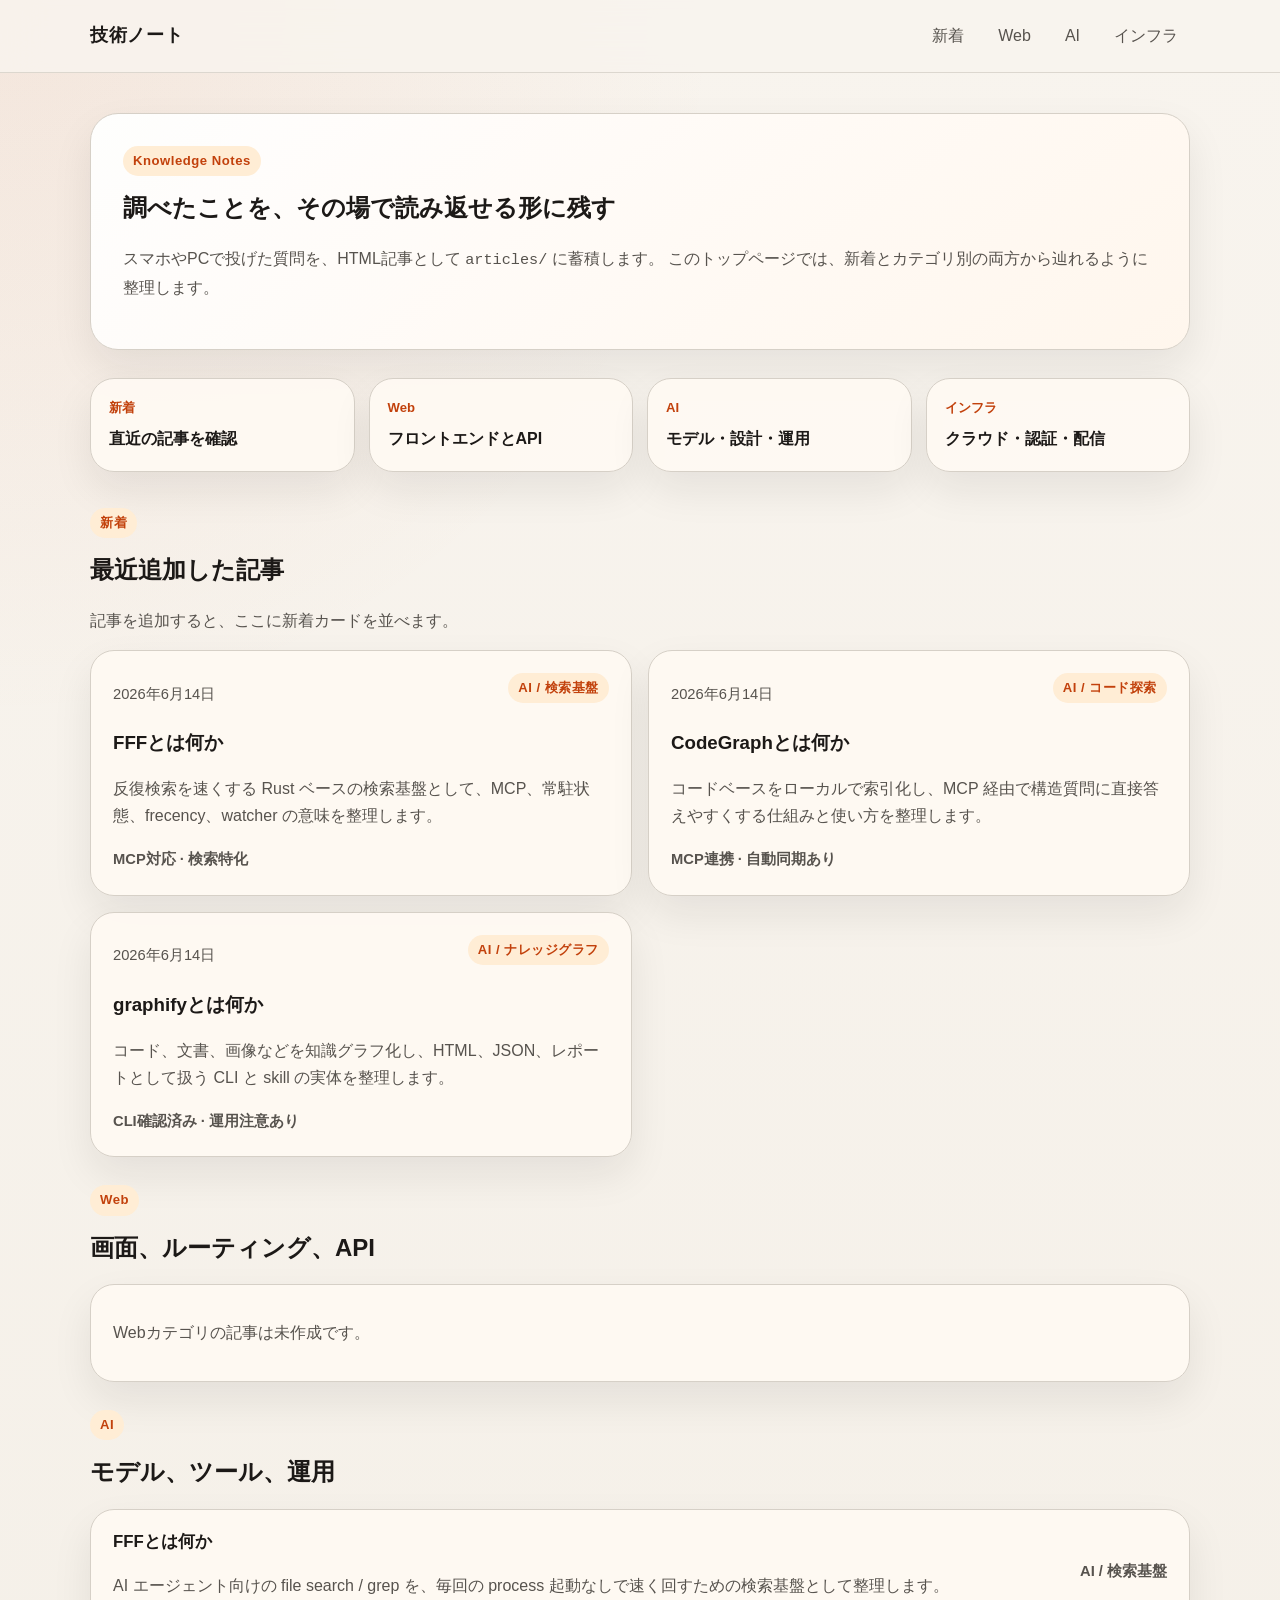
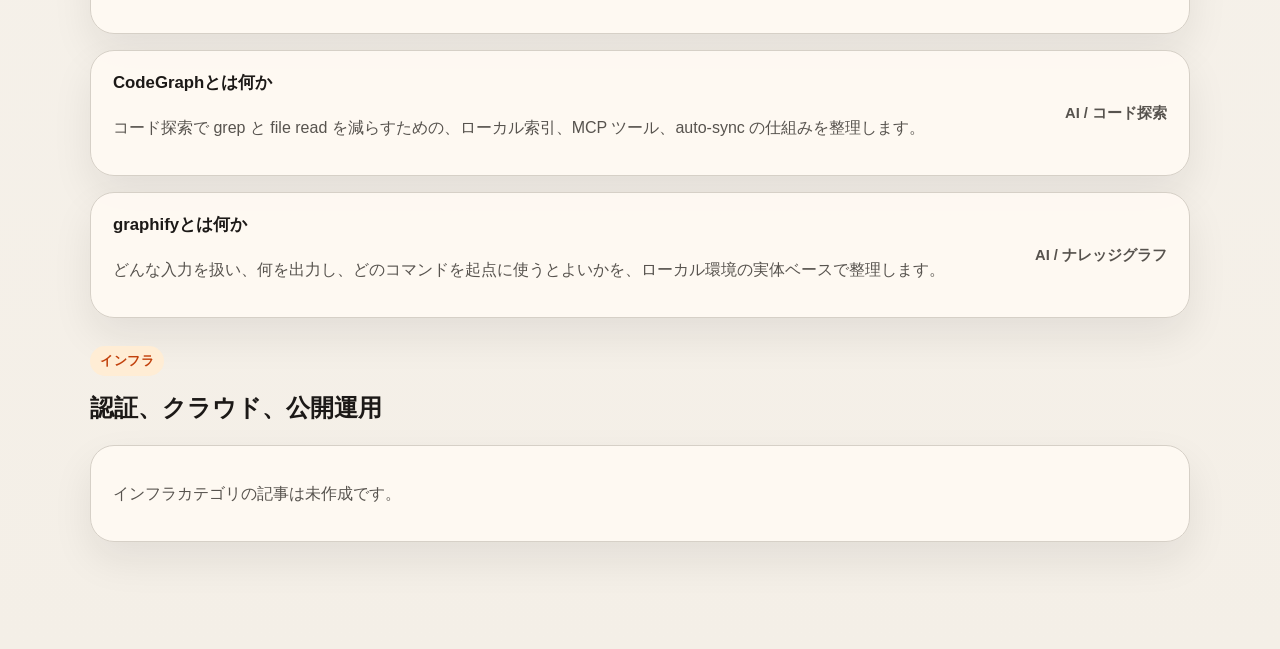
==== index.html @ ea57b893 "feat: add static knowledge site" ====
<!doctype html>
<html lang="ja">
<head>
  <meta charset="utf-8">
  <meta name="viewport" content="width=device-width, initial-scale=1">
  <title>技術ノート</title>
  <meta name="description" content="スマホやPCで投げた技術的な疑問を、読み返せるHTMLノートとして蓄積するための静的サイトです。">
  <link rel="stylesheet" href="styles/site.css">
</head>
<body>
  <header class="site-header">
    <div class="header-inner">
      <a class="brand" href="index.html">技術ノート</a>
      <nav class="nav" aria-label="カテゴリ">
        <a href="#recent">新着</a>
        <a href="#web">Web</a>
        <a href="#ai">AI</a>
        <a href="#infra">インフラ</a>
      </nav>
    </div>
  </header>

  <main class="page">
    <section class="hero">
      <p class="eyebrow">Knowledge Notes</p>
      <h1>調べたことを、その場で読み返せる形に残す</h1>
      <p class="lead">
        スマホやPCで投げた質問を、HTML記事として <code>articles/</code> に蓄積します。
        このトップページでは、新着とカテゴリ別の両方から辿れるように整理します。
      </p>
    </section>

    <section class="section-map" aria-label="分類マップ">
      <a href="#recent">
        <span class="section-map-label">新着</span>
        <strong>直近の記事を確認</strong>
      </a>
      <a href="#web">
        <span class="section-map-label">Web</span>
        <strong>フロントエンドとAPI</strong>
      </a>
      <a href="#ai">
        <span class="section-map-label">AI</span>
        <strong>モデル・設計・運用</strong>
      </a>
      <a href="#infra">
        <span class="section-map-label">インフラ</span>
        <strong>クラウド・認証・配信</strong>
      </a>
    </section>

    <section class="recent-section" id="recent" aria-labelledby="recent-heading">
      <div class="domain-heading">
        <p class="eyebrow">新着</p>
        <h2 id="recent-heading">最近追加した記事</h2>
        <p class="section-note">記事を追加すると、ここに新着カードを並べます。</p>
      </div>
      <div class="article-list">
        <a class="article-card" href="articles/fff.html">
          <p class="card-meta-row">
            <time class="article-date" datetime="2026-06-14">2026年6月14日</time>
            <span class="eyebrow">AI / 検索基盤</span>
          </p>
          <h3>FFFとは何か</h3>
          <p>反復検索を速くする Rust ベースの検索基盤として、MCP、常駐状態、frecency、watcher の意味を整理します。</p>
          <span class="meta">MCP対応 · 検索特化</span>
        </a>

        <a class="article-card" href="articles/codegraph.html">
          <p class="card-meta-row">
            <time class="article-date" datetime="2026-06-14">2026年6月14日</time>
            <span class="eyebrow">AI / コード探索</span>
          </p>
          <h3>CodeGraphとは何か</h3>
          <p>コードベースをローカルで索引化し、MCP 経由で構造質問に直接答えやすくする仕組みと使い方を整理します。</p>
          <span class="meta">MCP連携 · 自動同期あり</span>
        </a>

        <a class="article-card" href="articles/graphify.html">
          <p class="card-meta-row">
            <time class="article-date" datetime="2026-06-14">2026年6月14日</time>
            <span class="eyebrow">AI / ナレッジグラフ</span>
          </p>
          <h3>graphifyとは何か</h3>
          <p>コード、文書、画像などを知識グラフ化し、HTML、JSON、レポートとして扱う CLI と skill の実体を整理します。</p>
          <span class="meta">CLI確認済み · 運用注意あり</span>
        </a>
      </div>
    </section>

    <section class="domain-section" id="web" aria-labelledby="web-heading">
      <div class="domain-heading">
        <p class="eyebrow">Web</p>
        <h2 id="web-heading">画面、ルーティング、API</h2>
      </div>
      <div class="empty-state">
        <p>Webカテゴリの記事は未作成です。</p>
      </div>
    </section>

    <section class="domain-section" id="ai" aria-labelledby="ai-heading">
      <div class="domain-heading">
        <p class="eyebrow">AI</p>
        <h2 id="ai-heading">モデル、ツール、運用</h2>
      </div>
      <div class="article-row-list">
        <a class="article-row" href="articles/fff.html">
          <div class="article-row-main">
            <span class="article-row-title">FFFとは何か</span>
            <p class="article-row-desc">AI エージェント向けの file search / grep を、毎回の process 起動なしで速く回すための検索基盤として整理します。</p>
          </div>
          <span class="article-row-meta">AI / 検索基盤</span>
        </a>

        <a class="article-row" href="articles/codegraph.html">
          <div class="article-row-main">
            <span class="article-row-title">CodeGraphとは何か</span>
            <p class="article-row-desc">コード探索で grep と file read を減らすための、ローカル索引、MCP ツール、auto-sync の仕組みを整理します。</p>
          </div>
          <span class="article-row-meta">AI / コード探索</span>
        </a>

        <a class="article-row" href="articles/graphify.html">
          <div class="article-row-main">
            <span class="article-row-title">graphifyとは何か</span>
            <p class="article-row-desc">どんな入力を扱い、何を出力し、どのコマンドを起点に使うとよいかを、ローカル環境の実体ベースで整理します。</p>
          </div>
          <span class="article-row-meta">AI / ナレッジグラフ</span>
        </a>
      </div>
    </section>

    <section class="domain-section" id="infra" aria-labelledby="infra-heading">
      <div class="domain-heading">
        <p class="eyebrow">インフラ</p>
        <h2 id="infra-heading">認証、クラウド、公開運用</h2>
      </div>
      <div class="empty-state">
        <p>インフラカテゴリの記事は未作成です。</p>
      </div>
    </section>
  </main>
</body>
</html>
---- styles/site.css ----
:root {
  --bg: #f4efe7;
  --panel: #fffaf4;
  --panel-strong: #fff;
  --text: #1c1917;
  --muted: #57534e;
  --line: #d6d0c7;
  --accent: #c2410c;
  --accent-soft: #ffedd5;
  --shadow: 0 18px 40px rgba(28, 25, 23, 0.08);
}

* {
  box-sizing: border-box;
}

body {
  margin: 0;
  font-family: "Hiragino Sans", "Yu Gothic", sans-serif;
  background:
    radial-gradient(circle at top left, rgba(194, 65, 12, 0.08), transparent 28%),
    linear-gradient(180deg, #f8f4ee 0%, var(--bg) 100%);
  color: var(--text);
  line-height: 1.7;
}

a {
  color: inherit;
  text-decoration: none;
}

code {
  font-family: "SFMono-Regular", Consolas, monospace;
  font-size: 0.95em;
}

.site-header {
  position: sticky;
  top: 0;
  z-index: 10;
  backdrop-filter: blur(18px);
  background: rgba(248, 244, 238, 0.86);
  border-bottom: 1px solid rgba(214, 208, 199, 0.8);
}

.header-inner,
.page {
  width: min(1100px, calc(100% - 32px));
  margin: 0 auto;
}

.header-inner {
  display: flex;
  justify-content: space-between;
  align-items: center;
  gap: 16px;
  min-height: 72px;
}

.brand {
  font-size: 1.1rem;
  font-weight: 800;
  letter-spacing: 0.04em;
}

.nav {
  display: flex;
  flex-wrap: wrap;
  gap: 10px;
}

.nav a {
  padding: 8px 12px;
  border-radius: 999px;
  color: var(--muted);
}

.nav a:hover,
.nav a:focus-visible {
  background: var(--panel);
  color: var(--text);
}

.page {
  padding: 40px 0 80px;
}

.hero,
.recent-section,
.domain-section {
  margin-bottom: 28px;
}

.hero {
  padding: 32px;
  border: 1px solid var(--line);
  border-radius: 28px;
  background: linear-gradient(145deg, rgba(255, 255, 255, 0.95), rgba(255, 247, 237, 0.95));
  box-shadow: var(--shadow);
}

.hero h1,
.domain-heading h2,
.article-card h3 {
  margin: 0;
}

.lead,
.section-note,
.article-card p,
.article-row-desc,
.empty-state p {
  color: var(--muted);
}

.eyebrow {
  display: inline-flex;
  margin: 0 0 12px;
  padding: 4px 10px;
  border-radius: 999px;
  background: var(--accent-soft);
  color: var(--accent);
  font-size: 0.82rem;
  font-weight: 700;
  letter-spacing: 0.04em;
}

.section-map {
  display: grid;
  grid-template-columns: repeat(4, minmax(0, 1fr));
  gap: 14px;
  margin: 28px 0 36px;
}

.section-map a,
.article-card,
.article-row,
.empty-state {
  border: 1px solid var(--line);
  border-radius: 24px;
  background: rgba(255, 250, 244, 0.92);
  box-shadow: var(--shadow);
}

.section-map a {
  display: flex;
  flex-direction: column;
  gap: 6px;
  padding: 18px;
}

.section-map-label {
  color: var(--accent);
  font-size: 0.82rem;
  font-weight: 700;
}

.domain-heading {
  margin-bottom: 16px;
}

.article-list,
.article-row-list {
  display: grid;
  gap: 16px;
}

.article-list {
  grid-template-columns: repeat(2, minmax(0, 1fr));
}

.article-card {
  display: block;
  padding: 22px;
  transition: transform 180ms ease, border-color 180ms ease;
}

.article-card:hover,
.article-card:focus-visible,
.article-row:hover,
.article-row:focus-visible,
.section-map a:hover,
.section-map a:focus-visible {
  transform: translateY(-2px);
  border-color: #bfae99;
}

.card-meta-row {
  display: flex;
  justify-content: space-between;
  gap: 12px;
  align-items: center;
  margin: 0 0 12px;
}

.article-date,
.meta,
.article-row-meta {
  color: var(--muted);
  font-size: 0.92rem;
}

.meta,
.article-row-meta {
  font-weight: 600;
}

.article-row {
  display: grid;
  grid-template-columns: 1fr auto;
  gap: 18px;
  align-items: center;
  padding: 18px 22px;
}

.article-row-title {
  display: block;
  font-size: 1.05rem;
  font-weight: 700;
  margin-bottom: 6px;
}

.empty-state {
  padding: 18px 22px;
}

.article-page {
  width: min(860px, calc(100% - 32px));
  margin: 0 auto;
  padding: 40px 0 80px;
}

.article-shell {
  padding: 32px;
  border: 1px solid var(--line);
  border-radius: 28px;
  background: rgba(255, 250, 244, 0.96);
  box-shadow: var(--shadow);
}

.article-shell h1,
.article-shell h2,
.article-shell h3 {
  line-height: 1.3;
}

.article-shell h1 {
  margin-top: 0;
  margin-bottom: 8px;
}

.article-shell section + section {
  margin-top: 32px;
}

.article-shell ul,
.article-shell ol {
  padding-left: 1.25rem;
}

.note-box,
.compare-box {
  padding: 16px 18px;
  border-left: 4px solid var(--accent);
  border-radius: 16px;
  background: #fff7ed;
}

.compare-box {
  border-left-color: #0f766e;
  background: #f0fdfa;
}

.diagram-card {
  margin: 20px 0 0;
  padding: 18px;
  border: 1px solid var(--line);
  border-radius: 24px;
  background: #fffdf9;
}

.diagram-card svg {
  display: block;
  width: 100%;
  height: auto;
}

.diagram-caption {
  margin: 12px 0 0;
  color: var(--muted);
  font-size: 0.95rem;
}

.mini-grid {
  display: grid;
  grid-template-columns: repeat(3, minmax(0, 1fr));
  gap: 14px;
  margin-top: 18px;
}

.mini-card {
  padding: 16px;
  border: 1px solid var(--line);
  border-radius: 20px;
  background: #fffdf9;
}

.mini-card h3 {
  margin: 0 0 8px;
  font-size: 1rem;
}

.mini-card p {
  margin: 0;
  color: var(--muted);
}

.back-link {
  display: inline-flex;
  margin-bottom: 18px;
  color: var(--accent);
  font-weight: 700;
}

@media (max-width: 820px) {
  .section-map,
  .article-list,
  .mini-grid {
    grid-template-columns: 1fr;
  }

  .article-row {
    grid-template-columns: 1fr;
  }

  .header-inner {
    flex-direction: column;
    justify-content: center;
    padding: 14px 0;
  }
}
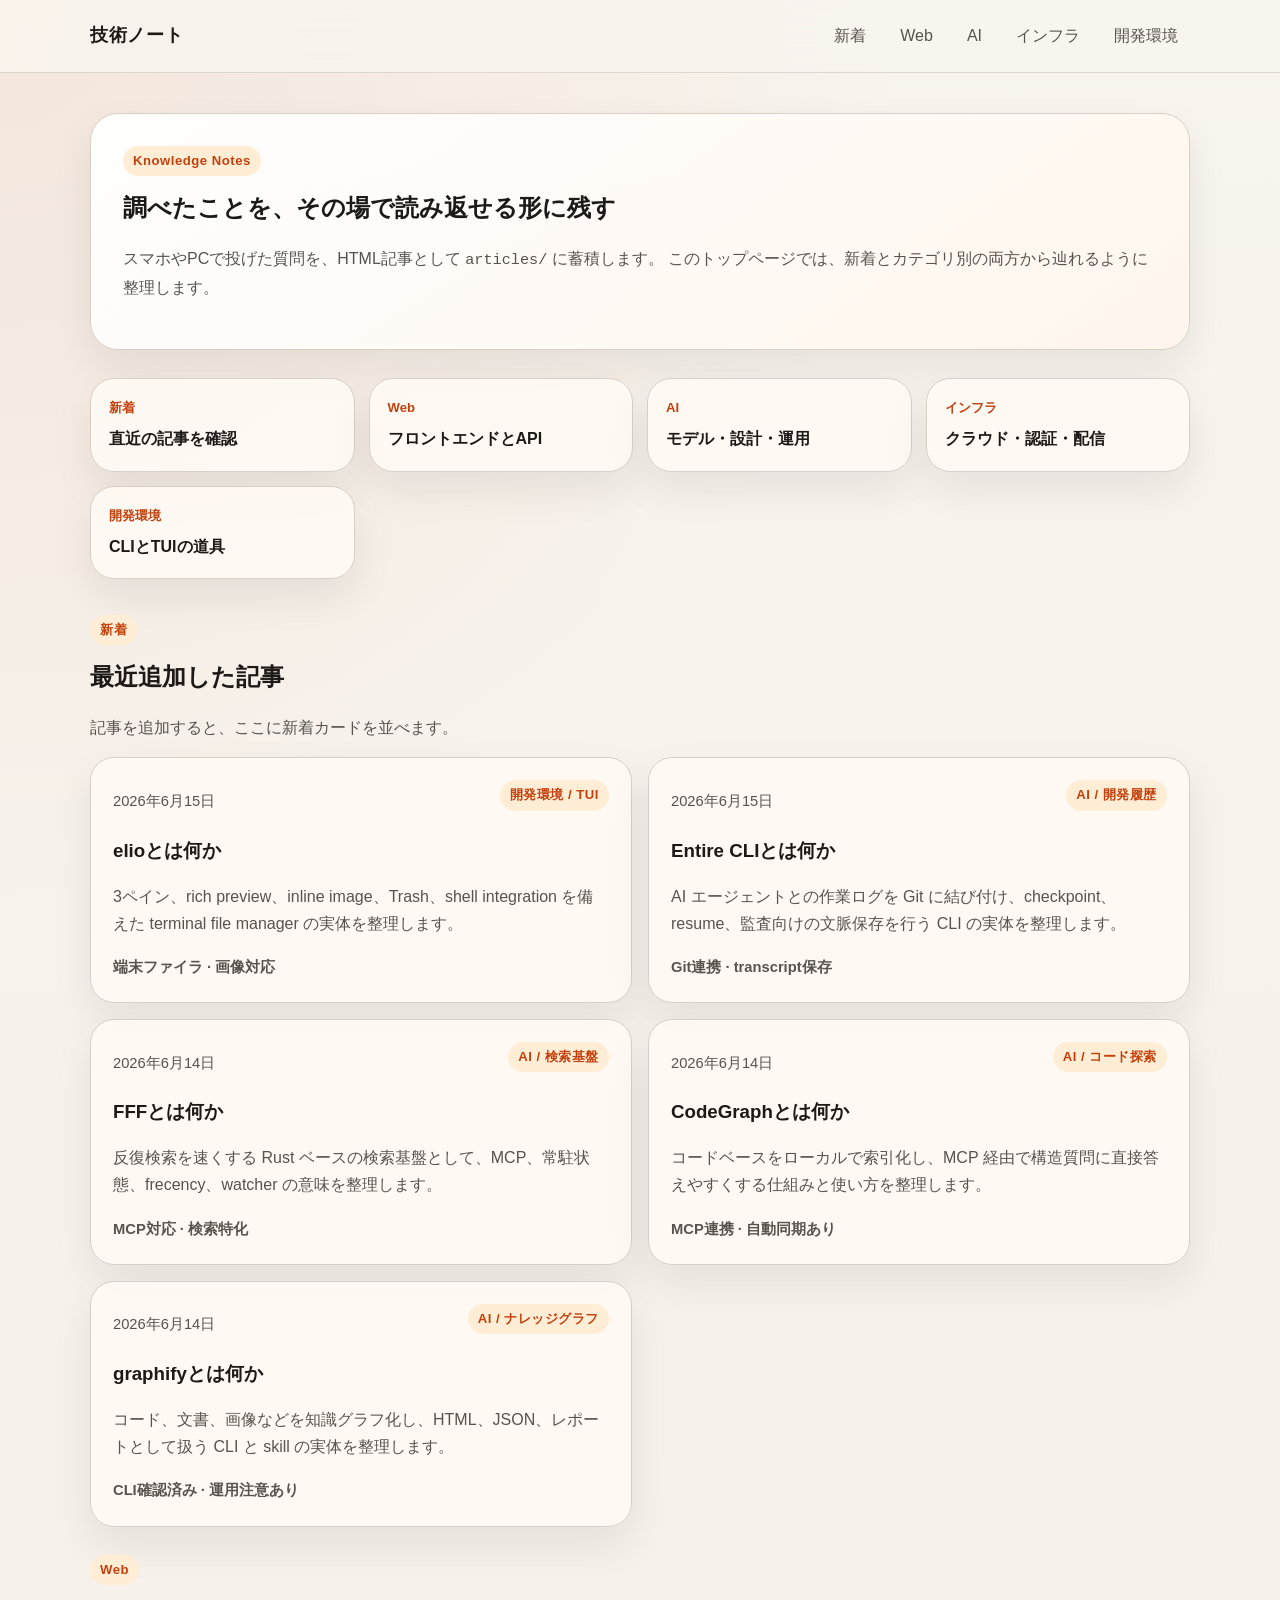
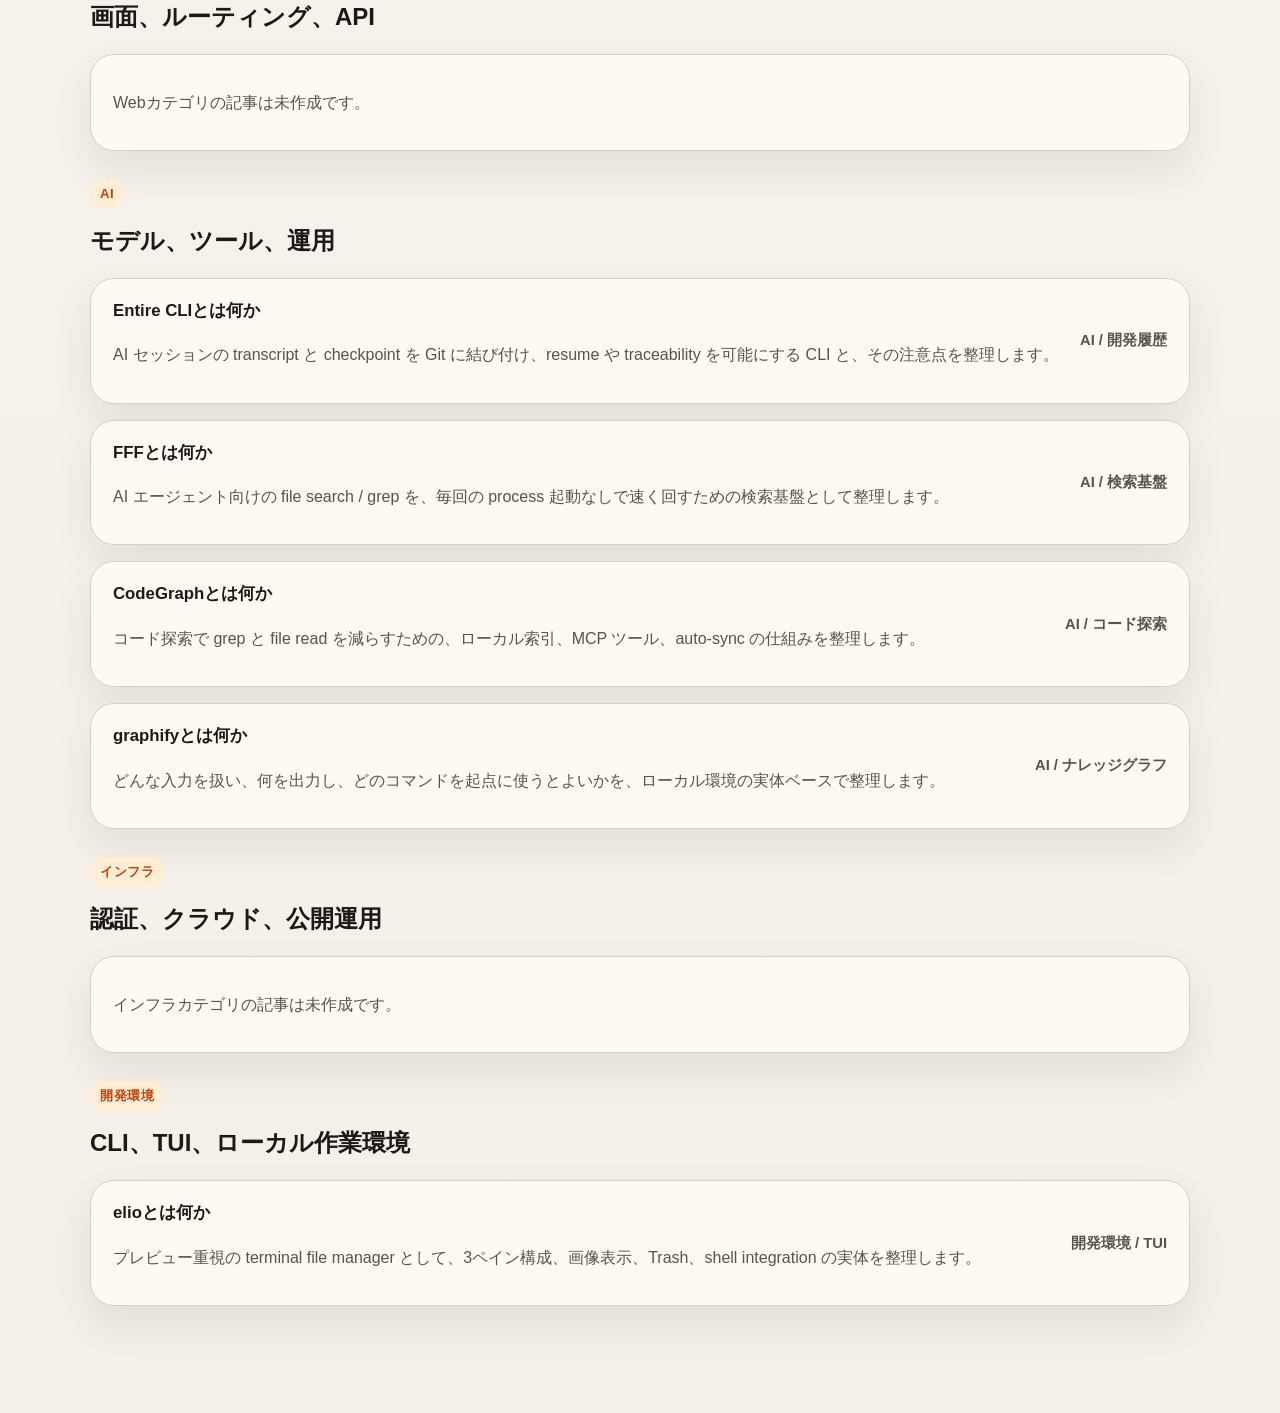
==== commit 2806cf8c: "feat: add elio and entire-cli articles with devtools section Co-Authored-By: Claude <noreply@anthrop" ====
--- a/index.html
+++ b/index.html
@@ -16,6 +16,7 @@
         <a href="#web">Web</a>
         <a href="#ai">AI</a>
         <a href="#infra">インフラ</a>
+        <a href="#devtools">開発環境</a>
       </nav>
     </div>
   </header>
@@ -47,6 +48,10 @@
         <span class="section-map-label">インフラ</span>
         <strong>クラウド・認証・配信</strong>
       </a>
+      <a href="#devtools">
+        <span class="section-map-label">開発環境</span>
+        <strong>CLIとTUIの道具</strong>
+      </a>
     </section>
 
     <section class="recent-section" id="recent" aria-labelledby="recent-heading">
@@ -56,6 +61,26 @@
         <p class="section-note">記事を追加すると、ここに新着カードを並べます。</p>
       </div>
       <div class="article-list">
+        <a class="article-card" href="articles/elio.html">
+          <p class="card-meta-row">
+            <time class="article-date" datetime="2026-06-15">2026年6月15日</time>
+            <span class="eyebrow">開発環境 / TUI</span>
+          </p>
+          <h3>elioとは何か</h3>
+          <p>3ペイン、rich preview、inline image、Trash、shell integration を備えた terminal file manager の実体を整理します。</p>
+          <span class="meta">端末ファイラ · 画像対応</span>
+        </a>
+
+        <a class="article-card" href="articles/entire-cli.html">
+          <p class="card-meta-row">
+            <time class="article-date" datetime="2026-06-15">2026年6月15日</time>
+            <span class="eyebrow">AI / 開発履歴</span>
+          </p>
+          <h3>Entire CLIとは何か</h3>
+          <p>AI エージェントとの作業ログを Git に結び付け、checkpoint、resume、監査向けの文脈保存を行う CLI の実体を整理します。</p>
+          <span class="meta">Git連携 · transcript保存</span>
+        </a>
+
         <a class="article-card" href="articles/fff.html">
           <p class="card-meta-row">
             <time class="article-date" datetime="2026-06-14">2026年6月14日</time>
@@ -104,6 +129,14 @@
         <h2 id="ai-heading">モデル、ツール、運用</h2>
       </div>
       <div class="article-row-list">
+        <a class="article-row" href="articles/entire-cli.html">
+          <div class="article-row-main">
+            <span class="article-row-title">Entire CLIとは何か</span>
+            <p class="article-row-desc">AI セッションの transcript と checkpoint を Git に結び付け、resume や traceability を可能にする CLI と、その注意点を整理します。</p>
+          </div>
+          <span class="article-row-meta">AI / 開発履歴</span>
+        </a>
+
         <a class="article-row" href="articles/fff.html">
           <div class="article-row-main">
             <span class="article-row-title">FFFとは何か</span>
@@ -139,6 +172,22 @@
         <p>インフラカテゴリの記事は未作成です。</p>
       </div>
     </section>
+
+    <section class="domain-section" id="devtools" aria-labelledby="devtools-heading">
+      <div class="domain-heading">
+        <p class="eyebrow">開発環境</p>
+        <h2 id="devtools-heading">CLI、TUI、ローカル作業環境</h2>
+      </div>
+      <div class="article-row-list">
+        <a class="article-row" href="articles/elio.html">
+          <div class="article-row-main">
+            <span class="article-row-title">elioとは何か</span>
+            <p class="article-row-desc">プレビュー重視の terminal file manager として、3ペイン構成、画像表示、Trash、shell integration の実体を整理します。</p>
+          </div>
+          <span class="article-row-meta">開発環境 / TUI</span>
+        </a>
+      </div>
+    </section>
   </main>
 </body>
 </html>
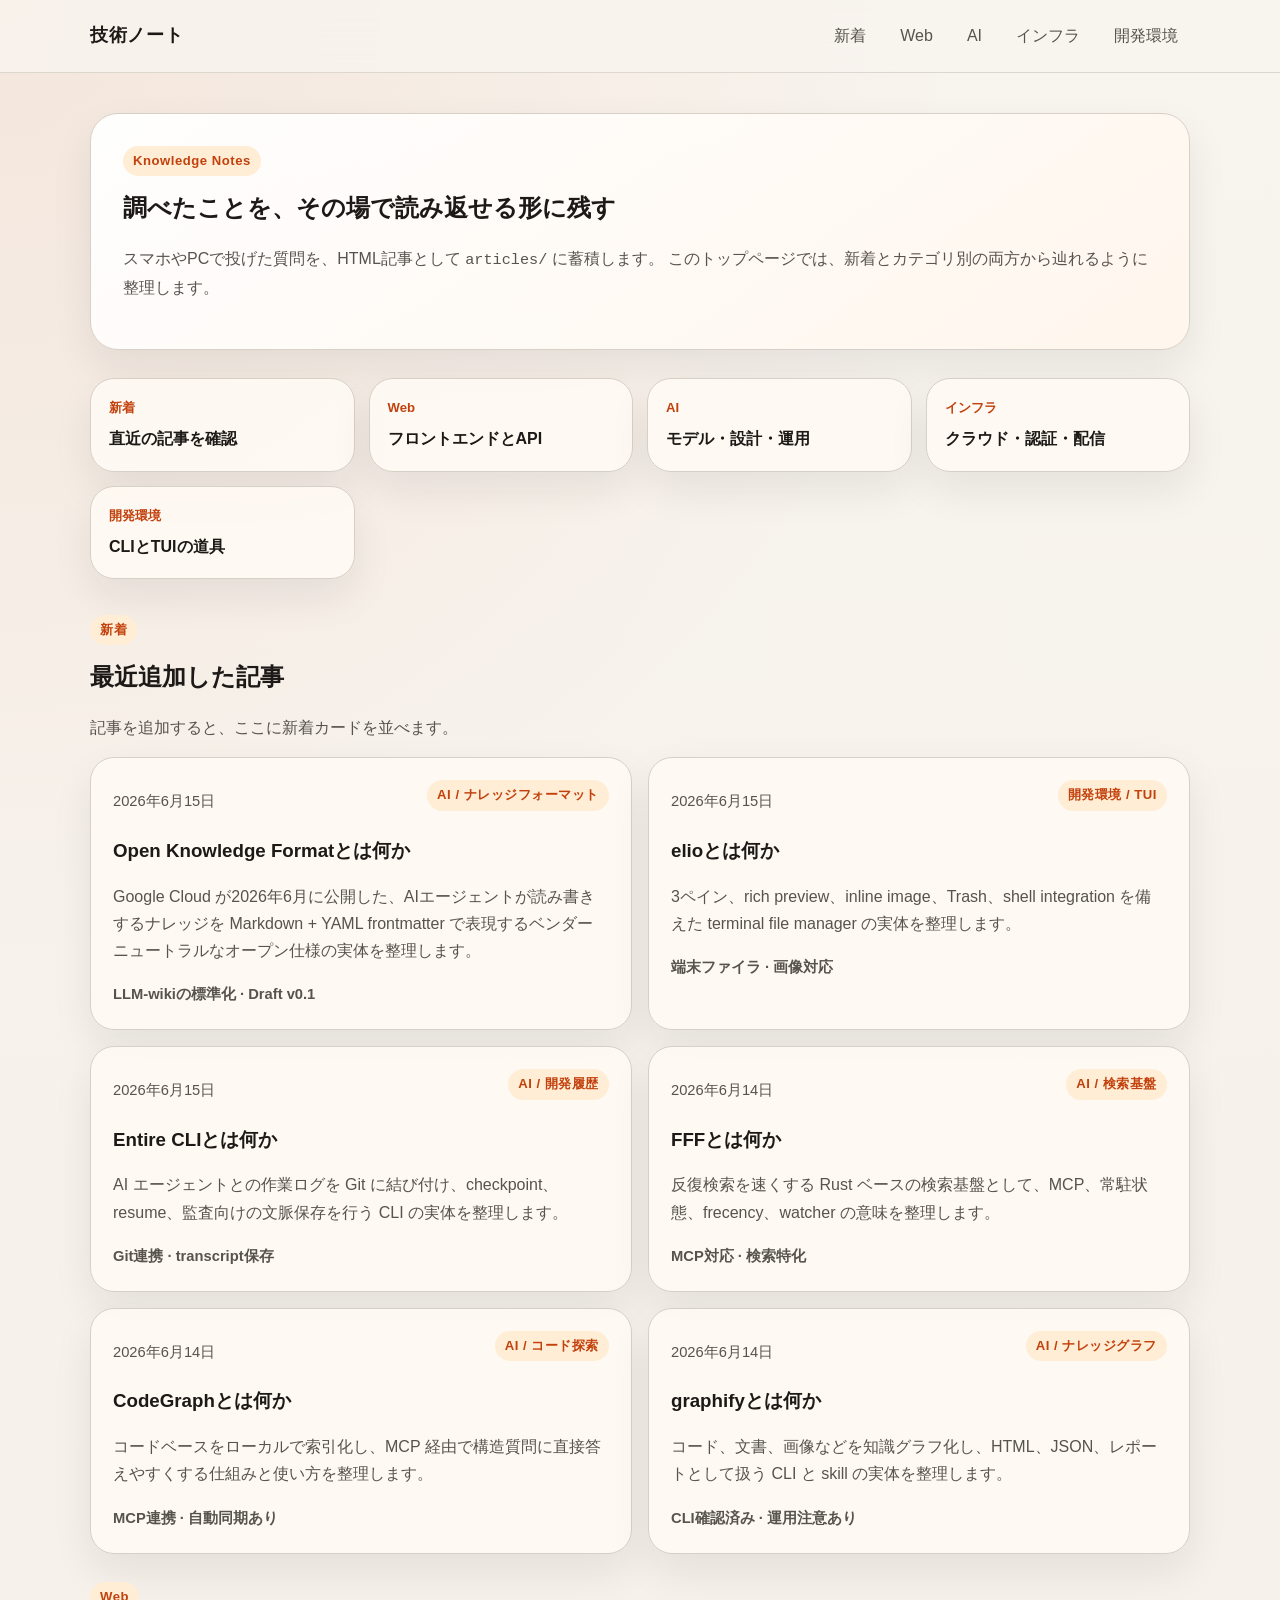
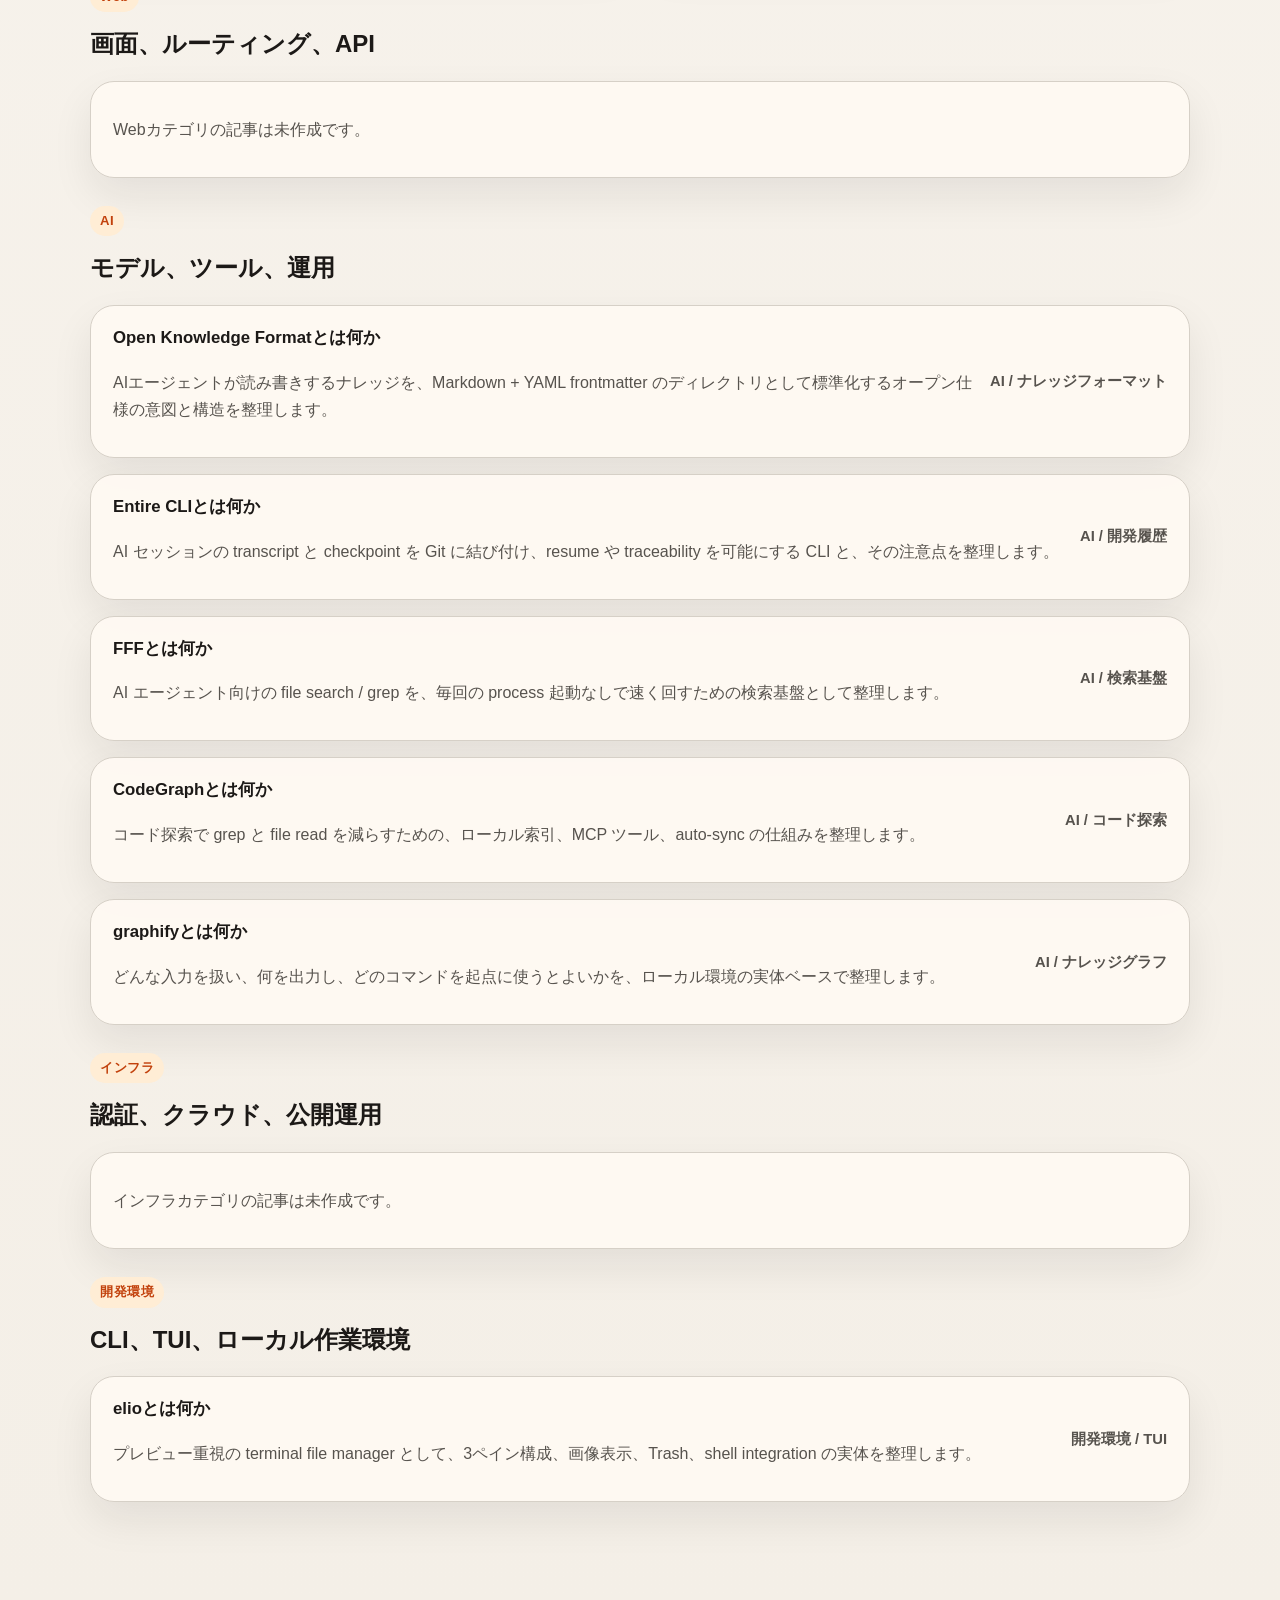
==== commit ded37c79: "feat: open-knowledge-format" ====
--- a/index.html
+++ b/index.html
@@ -1,193 +1,285 @@
 <!doctype html>
 <html lang="ja">
-<head>
-  <meta charset="utf-8">
-  <meta name="viewport" content="width=device-width, initial-scale=1">
-  <title>技術ノート</title>
-  <meta name="description" content="スマホやPCで投げた技術的な疑問を、読み返せるHTMLノートとして蓄積するための静的サイトです。">
-  <link rel="stylesheet" href="styles/site.css">
-</head>
-<body>
-  <header class="site-header">
-    <div class="header-inner">
-      <a class="brand" href="index.html">技術ノート</a>
-      <nav class="nav" aria-label="カテゴリ">
-        <a href="#recent">新着</a>
-        <a href="#web">Web</a>
-        <a href="#ai">AI</a>
-        <a href="#infra">インフラ</a>
-        <a href="#devtools">開発環境</a>
-      </nav>
-    </div>
-  </header>
-
-  <main class="page">
-    <section class="hero">
-      <p class="eyebrow">Knowledge Notes</p>
-      <h1>調べたことを、その場で読み返せる形に残す</h1>
-      <p class="lead">
-        スマホやPCで投げた質問を、HTML記事として <code>articles/</code> に蓄積します。
-        このトップページでは、新着とカテゴリ別の両方から辿れるように整理します。
-      </p>
-    </section>
-
-    <section class="section-map" aria-label="分類マップ">
-      <a href="#recent">
-        <span class="section-map-label">新着</span>
-        <strong>直近の記事を確認</strong>
-      </a>
-      <a href="#web">
-        <span class="section-map-label">Web</span>
-        <strong>フロントエンドとAPI</strong>
-      </a>
-      <a href="#ai">
-        <span class="section-map-label">AI</span>
-        <strong>モデル・設計・運用</strong>
-      </a>
-      <a href="#infra">
-        <span class="section-map-label">インフラ</span>
-        <strong>クラウド・認証・配信</strong>
-      </a>
-      <a href="#devtools">
-        <span class="section-map-label">開発環境</span>
-        <strong>CLIとTUIの道具</strong>
-      </a>
-    </section>
-
-    <section class="recent-section" id="recent" aria-labelledby="recent-heading">
-      <div class="domain-heading">
-        <p class="eyebrow">新着</p>
-        <h2 id="recent-heading">最近追加した記事</h2>
-        <p class="section-note">記事を追加すると、ここに新着カードを並べます。</p>
+  <head>
+    <meta charset="utf-8" />
+    <meta name="viewport" content="width=device-width, initial-scale=1" />
+    <title>技術ノート</title>
+    <meta
+      name="description"
+      content="スマホやPCで投げた技術的な疑問を、読み返せるHTMLノートとして蓄積するための静的サイトです。"
+    />
+    <link rel="stylesheet" href="styles/site.css" />
+  </head>
+  <body>
+    <header class="site-header">
+      <div class="header-inner">
+        <a class="brand" href="index.html">技術ノート</a>
+        <nav class="nav" aria-label="カテゴリ">
+          <a href="#recent">新着</a>
+          <a href="#web">Web</a>
+          <a href="#ai">AI</a>
+          <a href="#infra">インフラ</a>
+          <a href="#devtools">開発環境</a>
+        </nav>
       </div>
-      <div class="article-list">
-        <a class="article-card" href="articles/elio.html">
-          <p class="card-meta-row">
-            <time class="article-date" datetime="2026-06-15">2026年6月15日</time>
-            <span class="eyebrow">開発環境 / TUI</span>
+    </header>
+
+    <main class="page">
+      <section class="hero">
+        <p class="eyebrow">Knowledge Notes</p>
+        <h1>調べたことを、その場で読み返せる形に残す</h1>
+        <p class="lead">
+          スマホやPCで投げた質問を、HTML記事として
+          <code>articles/</code> に蓄積します。
+          このトップページでは、新着とカテゴリ別の両方から辿れるように整理します。
+        </p>
+      </section>
+
+      <section class="section-map" aria-label="分類マップ">
+        <a href="#recent">
+          <span class="section-map-label">新着</span>
+          <strong>直近の記事を確認</strong>
+        </a>
+        <a href="#web">
+          <span class="section-map-label">Web</span>
+          <strong>フロントエンドとAPI</strong>
+        </a>
+        <a href="#ai">
+          <span class="section-map-label">AI</span>
+          <strong>モデル・設計・運用</strong>
+        </a>
+        <a href="#infra">
+          <span class="section-map-label">インフラ</span>
+          <strong>クラウド・認証・配信</strong>
+        </a>
+        <a href="#devtools">
+          <span class="section-map-label">開発環境</span>
+          <strong>CLIとTUIの道具</strong>
+        </a>
+      </section>
+
+      <section
+        class="recent-section"
+        id="recent"
+        aria-labelledby="recent-heading"
+      >
+        <div class="domain-heading">
+          <p class="eyebrow">新着</p>
+          <h2 id="recent-heading">最近追加した記事</h2>
+          <p class="section-note">
+            記事を追加すると、ここに新着カードを並べます。
           </p>
-          <h3>elioとは何か</h3>
-          <p>3ペイン、rich preview、inline image、Trash、shell integration を備えた terminal file manager の実体を整理します。</p>
-          <span class="meta">端末ファイラ · 画像対応</span>
-        </a>
-
-        <a class="article-card" href="articles/entire-cli.html">
-          <p class="card-meta-row">
-            <time class="article-date" datetime="2026-06-15">2026年6月15日</time>
-            <span class="eyebrow">AI / 開発履歴</span>
-          </p>
-          <h3>Entire CLIとは何か</h3>
-          <p>AI エージェントとの作業ログを Git に結び付け、checkpoint、resume、監査向けの文脈保存を行う CLI の実体を整理します。</p>
-          <span class="meta">Git連携 · transcript保存</span>
-        </a>
-
-        <a class="article-card" href="articles/fff.html">
-          <p class="card-meta-row">
-            <time class="article-date" datetime="2026-06-14">2026年6月14日</time>
-            <span class="eyebrow">AI / 検索基盤</span>
-          </p>
-          <h3>FFFとは何か</h3>
-          <p>反復検索を速くする Rust ベースの検索基盤として、MCP、常駐状態、frecency、watcher の意味を整理します。</p>
-          <span class="meta">MCP対応 · 検索特化</span>
-        </a>
-
-        <a class="article-card" href="articles/codegraph.html">
-          <p class="card-meta-row">
-            <time class="article-date" datetime="2026-06-14">2026年6月14日</time>
-            <span class="eyebrow">AI / コード探索</span>
-          </p>
-          <h3>CodeGraphとは何か</h3>
-          <p>コードベースをローカルで索引化し、MCP 経由で構造質問に直接答えやすくする仕組みと使い方を整理します。</p>
-          <span class="meta">MCP連携 · 自動同期あり</span>
-        </a>
-
-        <a class="article-card" href="articles/graphify.html">
-          <p class="card-meta-row">
-            <time class="article-date" datetime="2026-06-14">2026年6月14日</time>
-            <span class="eyebrow">AI / ナレッジグラフ</span>
-          </p>
-          <h3>graphifyとは何か</h3>
-          <p>コード、文書、画像などを知識グラフ化し、HTML、JSON、レポートとして扱う CLI と skill の実体を整理します。</p>
-          <span class="meta">CLI確認済み · 運用注意あり</span>
-        </a>
-      </div>
-    </section>
-
-    <section class="domain-section" id="web" aria-labelledby="web-heading">
-      <div class="domain-heading">
-        <p class="eyebrow">Web</p>
-        <h2 id="web-heading">画面、ルーティング、API</h2>
-      </div>
-      <div class="empty-state">
-        <p>Webカテゴリの記事は未作成です。</p>
-      </div>
-    </section>
-
-    <section class="domain-section" id="ai" aria-labelledby="ai-heading">
-      <div class="domain-heading">
-        <p class="eyebrow">AI</p>
-        <h2 id="ai-heading">モデル、ツール、運用</h2>
-      </div>
-      <div class="article-row-list">
-        <a class="article-row" href="articles/entire-cli.html">
-          <div class="article-row-main">
-            <span class="article-row-title">Entire CLIとは何か</span>
-            <p class="article-row-desc">AI セッションの transcript と checkpoint を Git に結び付け、resume や traceability を可能にする CLI と、その注意点を整理します。</p>
-          </div>
-          <span class="article-row-meta">AI / 開発履歴</span>
-        </a>
-
-        <a class="article-row" href="articles/fff.html">
-          <div class="article-row-main">
-            <span class="article-row-title">FFFとは何か</span>
-            <p class="article-row-desc">AI エージェント向けの file search / grep を、毎回の process 起動なしで速く回すための検索基盤として整理します。</p>
-          </div>
-          <span class="article-row-meta">AI / 検索基盤</span>
-        </a>
-
-        <a class="article-row" href="articles/codegraph.html">
-          <div class="article-row-main">
-            <span class="article-row-title">CodeGraphとは何か</span>
-            <p class="article-row-desc">コード探索で grep と file read を減らすための、ローカル索引、MCP ツール、auto-sync の仕組みを整理します。</p>
-          </div>
-          <span class="article-row-meta">AI / コード探索</span>
-        </a>
-
-        <a class="article-row" href="articles/graphify.html">
-          <div class="article-row-main">
-            <span class="article-row-title">graphifyとは何か</span>
-            <p class="article-row-desc">どんな入力を扱い、何を出力し、どのコマンドを起点に使うとよいかを、ローカル環境の実体ベースで整理します。</p>
-          </div>
-          <span class="article-row-meta">AI / ナレッジグラフ</span>
-        </a>
-      </div>
-    </section>
-
-    <section class="domain-section" id="infra" aria-labelledby="infra-heading">
-      <div class="domain-heading">
-        <p class="eyebrow">インフラ</p>
-        <h2 id="infra-heading">認証、クラウド、公開運用</h2>
-      </div>
-      <div class="empty-state">
-        <p>インフラカテゴリの記事は未作成です。</p>
-      </div>
-    </section>
-
-    <section class="domain-section" id="devtools" aria-labelledby="devtools-heading">
-      <div class="domain-heading">
-        <p class="eyebrow">開発環境</p>
-        <h2 id="devtools-heading">CLI、TUI、ローカル作業環境</h2>
-      </div>
-      <div class="article-row-list">
-        <a class="article-row" href="articles/elio.html">
-          <div class="article-row-main">
-            <span class="article-row-title">elioとは何か</span>
-            <p class="article-row-desc">プレビュー重視の terminal file manager として、3ペイン構成、画像表示、Trash、shell integration の実体を整理します。</p>
-          </div>
-          <span class="article-row-meta">開発環境 / TUI</span>
-        </a>
-      </div>
-    </section>
-  </main>
-</body>
+        </div>
+        <div class="article-list">
+          <a class="article-card" href="articles/open-knowledge-format.html">
+            <p class="card-meta-row">
+              <time class="article-date" datetime="2026-06-15"
+                >2026年6月15日</time
+              >
+              <span class="eyebrow">AI / ナレッジフォーマット</span>
+            </p>
+            <h3>Open Knowledge Formatとは何か</h3>
+            <p>
+              Google Cloud
+              が2026年6月に公開した、AIエージェントが読み書きするナレッジを
+              Markdown + YAML frontmatter
+              で表現するベンダーニュートラルなオープン仕様の実体を整理します。
+            </p>
+            <span class="meta">LLM-wikiの標準化 · Draft v0.1</span>
+          </a>
+
+          <a class="article-card" href="articles/elio.html">
+            <p class="card-meta-row">
+              <time class="article-date" datetime="2026-06-15"
+                >2026年6月15日</time
+              >
+              <span class="eyebrow">開発環境 / TUI</span>
+            </p>
+            <h3>elioとは何か</h3>
+            <p>
+              3ペイン、rich preview、inline image、Trash、shell integration
+              を備えた terminal file manager の実体を整理します。
+            </p>
+            <span class="meta">端末ファイラ · 画像対応</span>
+          </a>
+
+          <a class="article-card" href="articles/entire-cli.html">
+            <p class="card-meta-row">
+              <time class="article-date" datetime="2026-06-15"
+                >2026年6月15日</time
+              >
+              <span class="eyebrow">AI / 開発履歴</span>
+            </p>
+            <h3>Entire CLIとは何か</h3>
+            <p>
+              AI エージェントとの作業ログを Git
+              に結び付け、checkpoint、resume、監査向けの文脈保存を行う CLI
+              の実体を整理します。
+            </p>
+            <span class="meta">Git連携 · transcript保存</span>
+          </a>
+
+          <a class="article-card" href="articles/fff.html">
+            <p class="card-meta-row">
+              <time class="article-date" datetime="2026-06-14"
+                >2026年6月14日</time
+              >
+              <span class="eyebrow">AI / 検索基盤</span>
+            </p>
+            <h3>FFFとは何か</h3>
+            <p>
+              反復検索を速くする Rust
+              ベースの検索基盤として、MCP、常駐状態、frecency、watcher
+              の意味を整理します。
+            </p>
+            <span class="meta">MCP対応 · 検索特化</span>
+          </a>
+
+          <a class="article-card" href="articles/codegraph.html">
+            <p class="card-meta-row">
+              <time class="article-date" datetime="2026-06-14"
+                >2026年6月14日</time
+              >
+              <span class="eyebrow">AI / コード探索</span>
+            </p>
+            <h3>CodeGraphとは何か</h3>
+            <p>
+              コードベースをローカルで索引化し、MCP
+              経由で構造質問に直接答えやすくする仕組みと使い方を整理します。
+            </p>
+            <span class="meta">MCP連携 · 自動同期あり</span>
+          </a>
+
+          <a class="article-card" href="articles/graphify.html">
+            <p class="card-meta-row">
+              <time class="article-date" datetime="2026-06-14"
+                >2026年6月14日</time
+              >
+              <span class="eyebrow">AI / ナレッジグラフ</span>
+            </p>
+            <h3>graphifyとは何か</h3>
+            <p>
+              コード、文書、画像などを知識グラフ化し、HTML、JSON、レポートとして扱う
+              CLI と skill の実体を整理します。
+            </p>
+            <span class="meta">CLI確認済み · 運用注意あり</span>
+          </a>
+        </div>
+      </section>
+
+      <section class="domain-section" id="web" aria-labelledby="web-heading">
+        <div class="domain-heading">
+          <p class="eyebrow">Web</p>
+          <h2 id="web-heading">画面、ルーティング、API</h2>
+        </div>
+        <div class="empty-state">
+          <p>Webカテゴリの記事は未作成です。</p>
+        </div>
+      </section>
+
+      <section class="domain-section" id="ai" aria-labelledby="ai-heading">
+        <div class="domain-heading">
+          <p class="eyebrow">AI</p>
+          <h2 id="ai-heading">モデル、ツール、運用</h2>
+        </div>
+        <div class="article-row-list">
+          <a class="article-row" href="articles/open-knowledge-format.html">
+            <div class="article-row-main">
+              <span class="article-row-title"
+                >Open Knowledge Formatとは何か</span
+              >
+              <p class="article-row-desc">
+                AIエージェントが読み書きするナレッジを、Markdown + YAML
+                frontmatter
+                のディレクトリとして標準化するオープン仕様の意図と構造を整理します。
+              </p>
+            </div>
+            <span class="article-row-meta">AI / ナレッジフォーマット</span>
+          </a>
+
+          <a class="article-row" href="articles/entire-cli.html">
+            <div class="article-row-main">
+              <span class="article-row-title">Entire CLIとは何か</span>
+              <p class="article-row-desc">
+                AI セッションの transcript と checkpoint を Git
+                に結び付け、resume や traceability を可能にする CLI
+                と、その注意点を整理します。
+              </p>
+            </div>
+            <span class="article-row-meta">AI / 開発履歴</span>
+          </a>
+
+          <a class="article-row" href="articles/fff.html">
+            <div class="article-row-main">
+              <span class="article-row-title">FFFとは何か</span>
+              <p class="article-row-desc">
+                AI エージェント向けの file search / grep を、毎回の process
+                起動なしで速く回すための検索基盤として整理します。
+              </p>
+            </div>
+            <span class="article-row-meta">AI / 検索基盤</span>
+          </a>
+
+          <a class="article-row" href="articles/codegraph.html">
+            <div class="article-row-main">
+              <span class="article-row-title">CodeGraphとは何か</span>
+              <p class="article-row-desc">
+                コード探索で grep と file read を減らすための、ローカル索引、MCP
+                ツール、auto-sync の仕組みを整理します。
+              </p>
+            </div>
+            <span class="article-row-meta">AI / コード探索</span>
+          </a>
+
+          <a class="article-row" href="articles/graphify.html">
+            <div class="article-row-main">
+              <span class="article-row-title">graphifyとは何か</span>
+              <p class="article-row-desc">
+                どんな入力を扱い、何を出力し、どのコマンドを起点に使うとよいかを、ローカル環境の実体ベースで整理します。
+              </p>
+            </div>
+            <span class="article-row-meta">AI / ナレッジグラフ</span>
+          </a>
+        </div>
+      </section>
+
+      <section
+        class="domain-section"
+        id="infra"
+        aria-labelledby="infra-heading"
+      >
+        <div class="domain-heading">
+          <p class="eyebrow">インフラ</p>
+          <h2 id="infra-heading">認証、クラウド、公開運用</h2>
+        </div>
+        <div class="empty-state">
+          <p>インフラカテゴリの記事は未作成です。</p>
+        </div>
+      </section>
+
+      <section
+        class="domain-section"
+        id="devtools"
+        aria-labelledby="devtools-heading"
+      >
+        <div class="domain-heading">
+          <p class="eyebrow">開発環境</p>
+          <h2 id="devtools-heading">CLI、TUI、ローカル作業環境</h2>
+        </div>
+        <div class="article-row-list">
+          <a class="article-row" href="articles/elio.html">
+            <div class="article-row-main">
+              <span class="article-row-title">elioとは何か</span>
+              <p class="article-row-desc">
+                プレビュー重視の terminal file manager
+                として、3ペイン構成、画像表示、Trash、shell integration
+                の実体を整理します。
+              </p>
+            </div>
+            <span class="article-row-meta">開発環境 / TUI</span>
+          </a>
+        </div>
+      </section>
+    </main>
+  </body>
 </html>
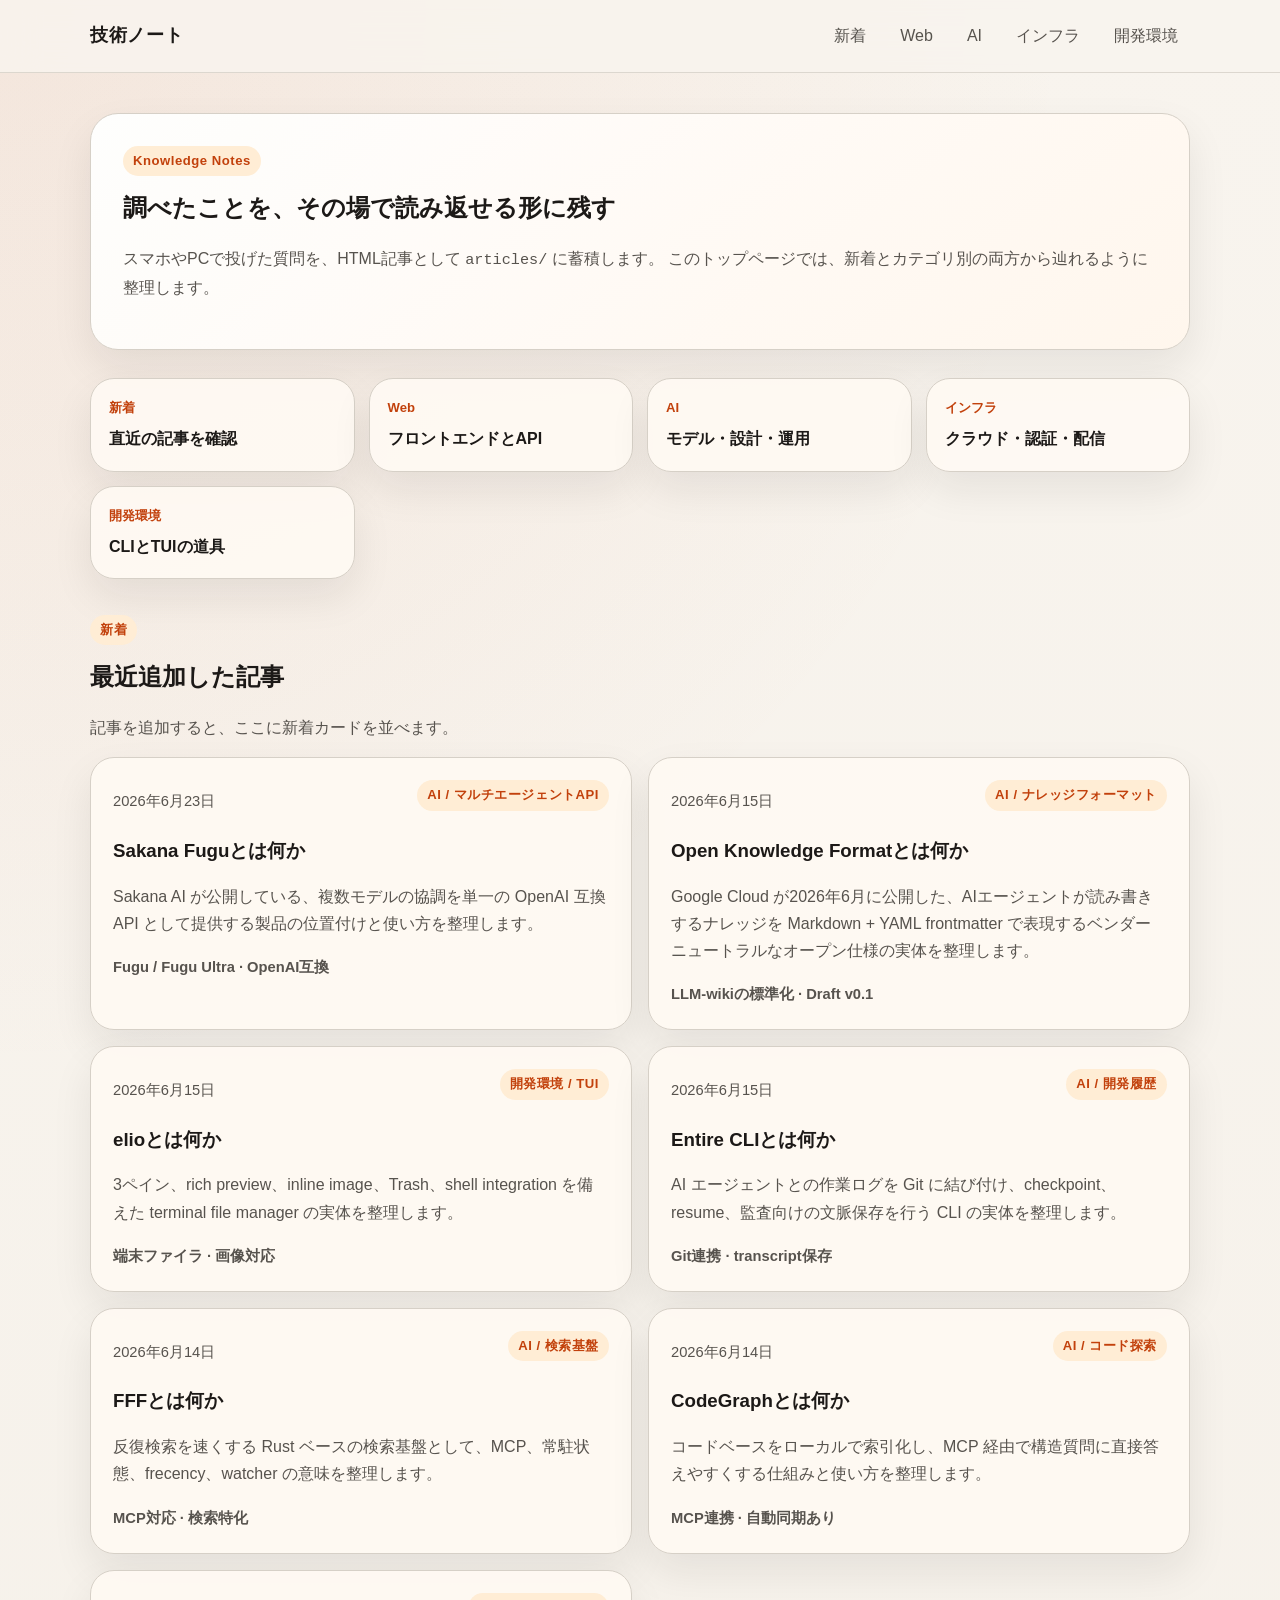
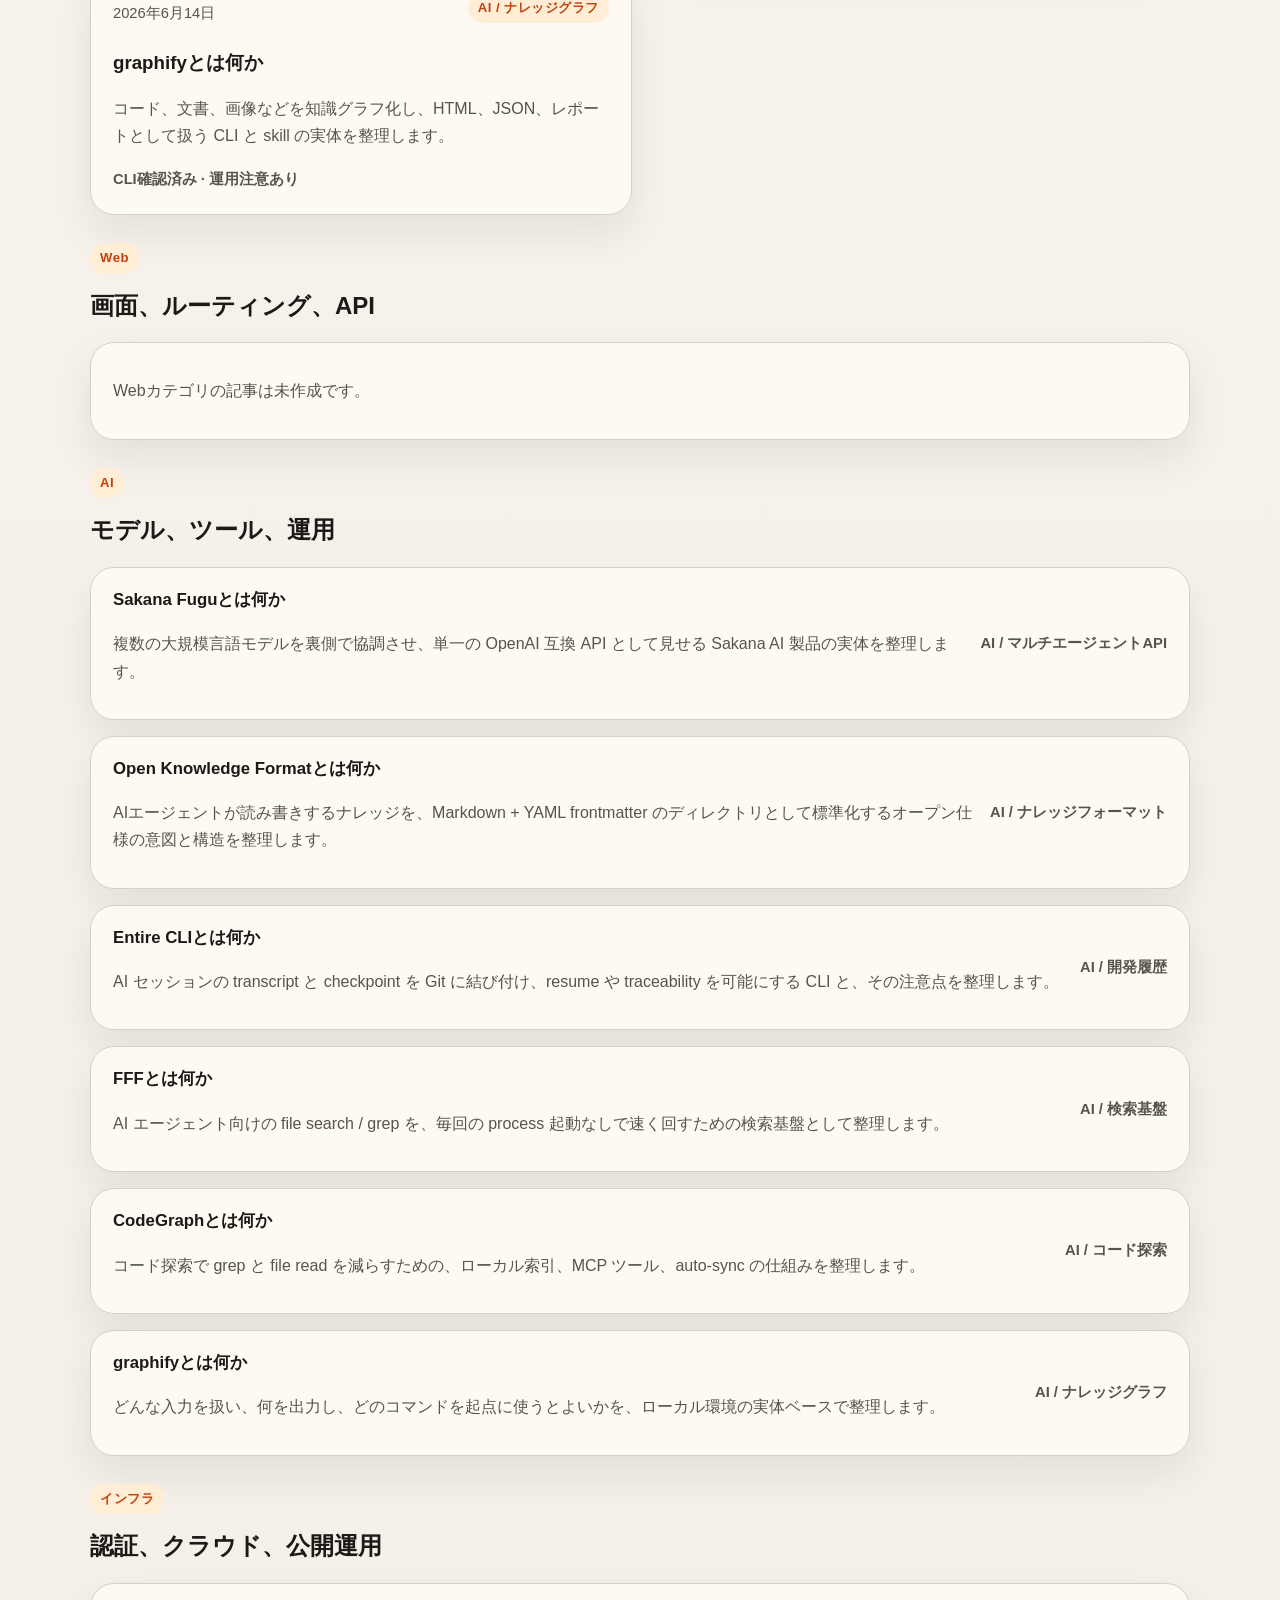
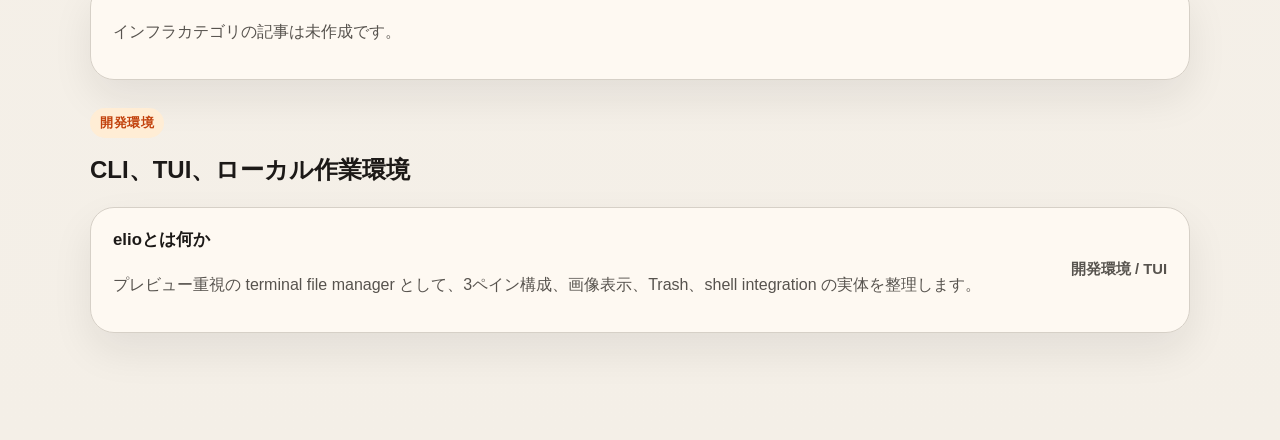
==== commit 08a39de2: "docs: add Sakana Fugu article" ====
--- a/index.html
+++ b/index.html
@@ -71,6 +71,22 @@
           </p>
         </div>
         <div class="article-list">
+          <a class="article-card" href="articles/sakana-fugu.html">
+            <p class="card-meta-row">
+              <time class="article-date" datetime="2026-06-23"
+                >2026年6月23日</time
+              >
+              <span class="eyebrow">AI / マルチエージェントAPI</span>
+            </p>
+            <h3>Sakana Fuguとは何か</h3>
+            <p>
+              Sakana AI
+              が公開している、複数モデルの協調を単一の OpenAI 互換 API
+              として提供する製品の位置付けと使い方を整理します。
+            </p>
+            <span class="meta">Fugu / Fugu Ultra · OpenAI互換</span>
+          </a>
+
           <a class="article-card" href="articles/open-knowledge-format.html">
             <p class="card-meta-row">
               <time class="article-date" datetime="2026-06-15"
@@ -183,6 +199,17 @@
           <h2 id="ai-heading">モデル、ツール、運用</h2>
         </div>
         <div class="article-row-list">
+          <a class="article-row" href="articles/sakana-fugu.html">
+            <div class="article-row-main">
+              <span class="article-row-title">Sakana Fuguとは何か</span>
+              <p class="article-row-desc">
+                複数の大規模言語モデルを裏側で協調させ、単一の OpenAI 互換
+                API として見せる Sakana AI 製品の実体を整理します。
+              </p>
+            </div>
+            <span class="article-row-meta">AI / マルチエージェントAPI</span>
+          </a>
+
           <a class="article-row" href="articles/open-knowledge-format.html">
             <div class="article-row-main">
               <span class="article-row-title"
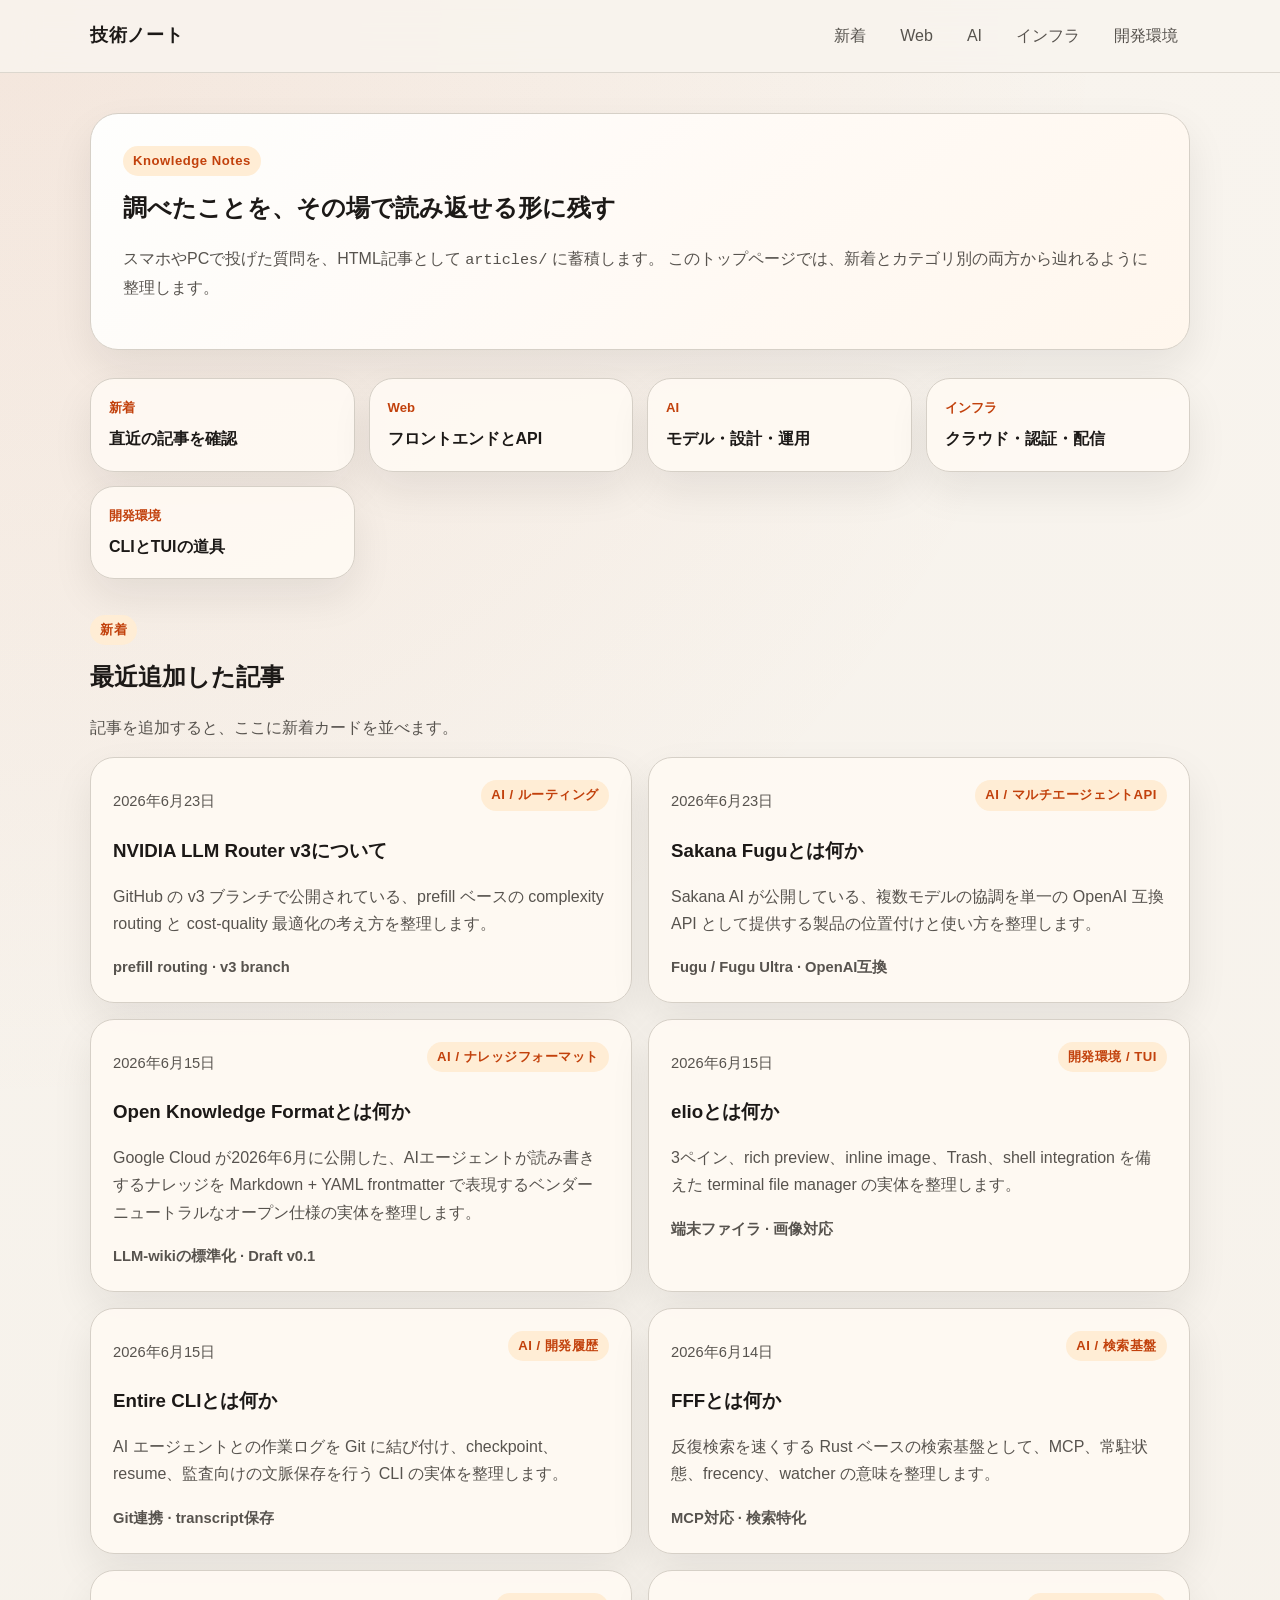
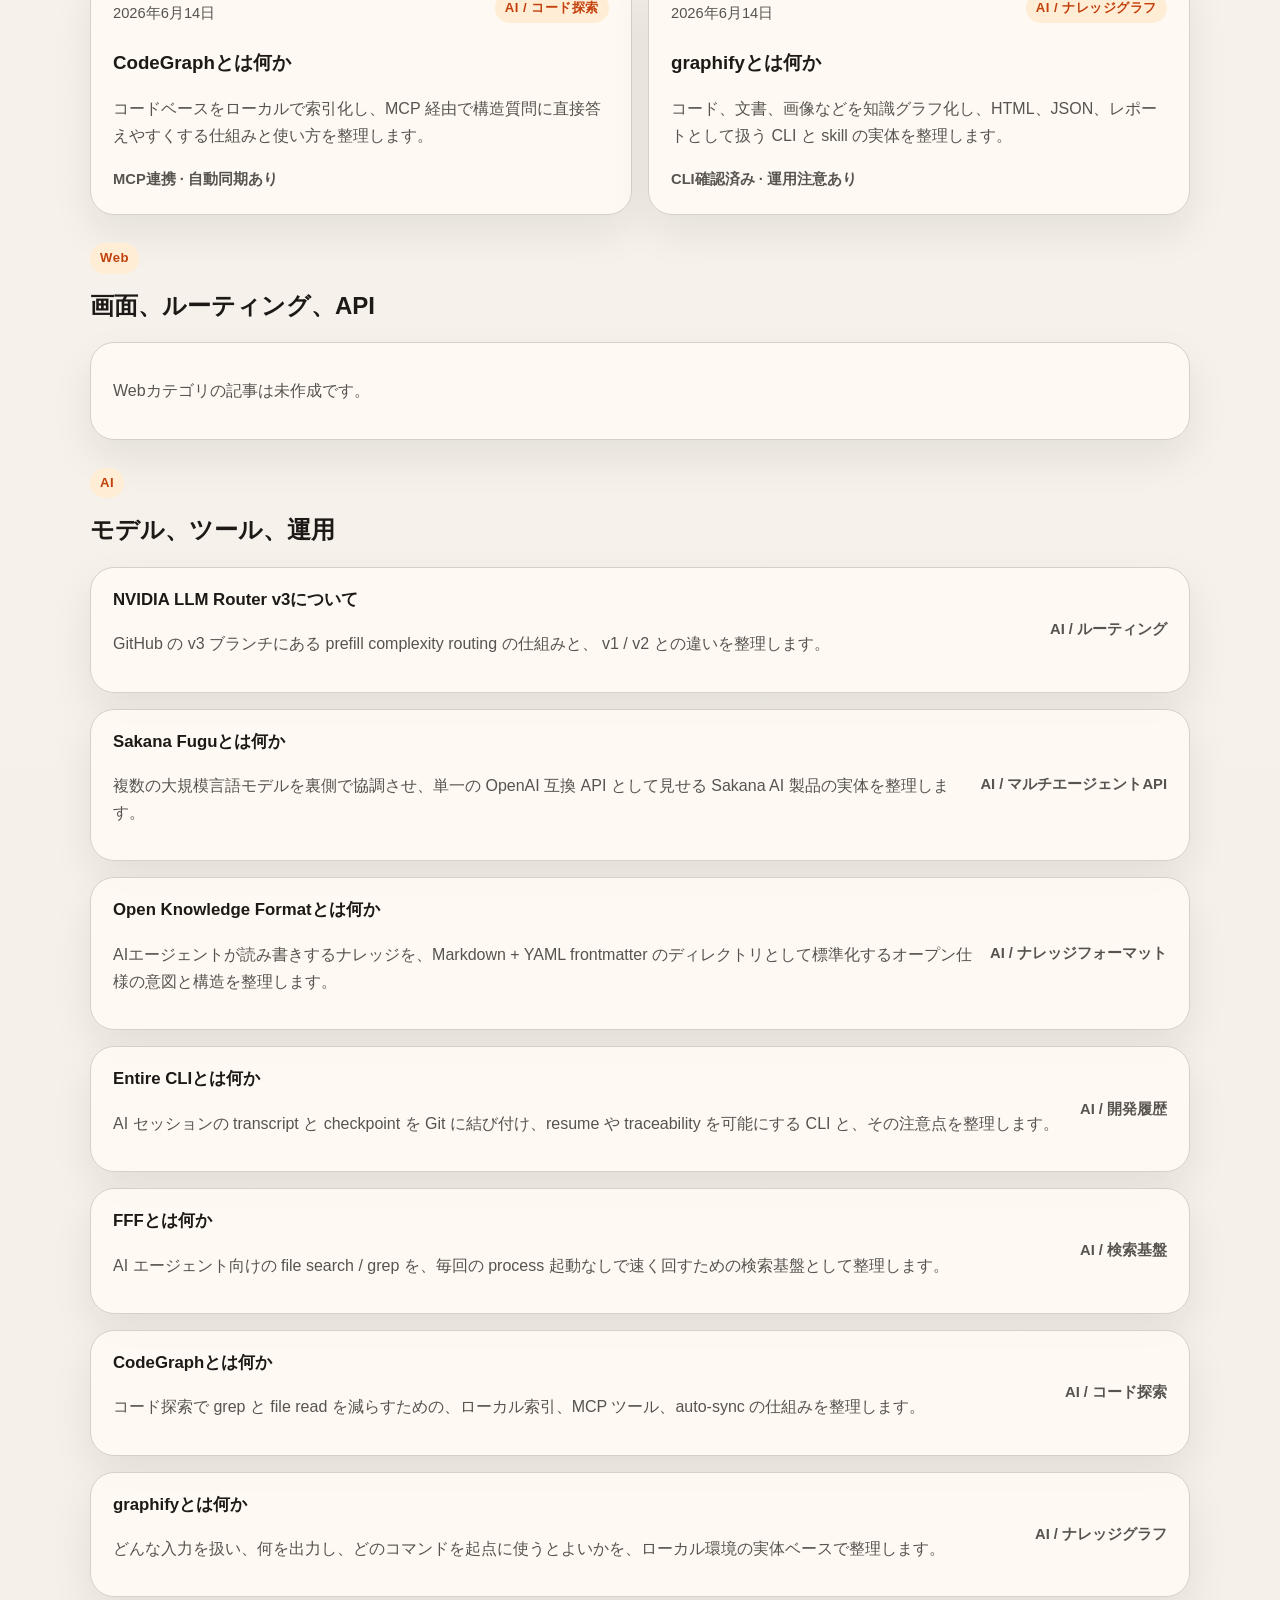
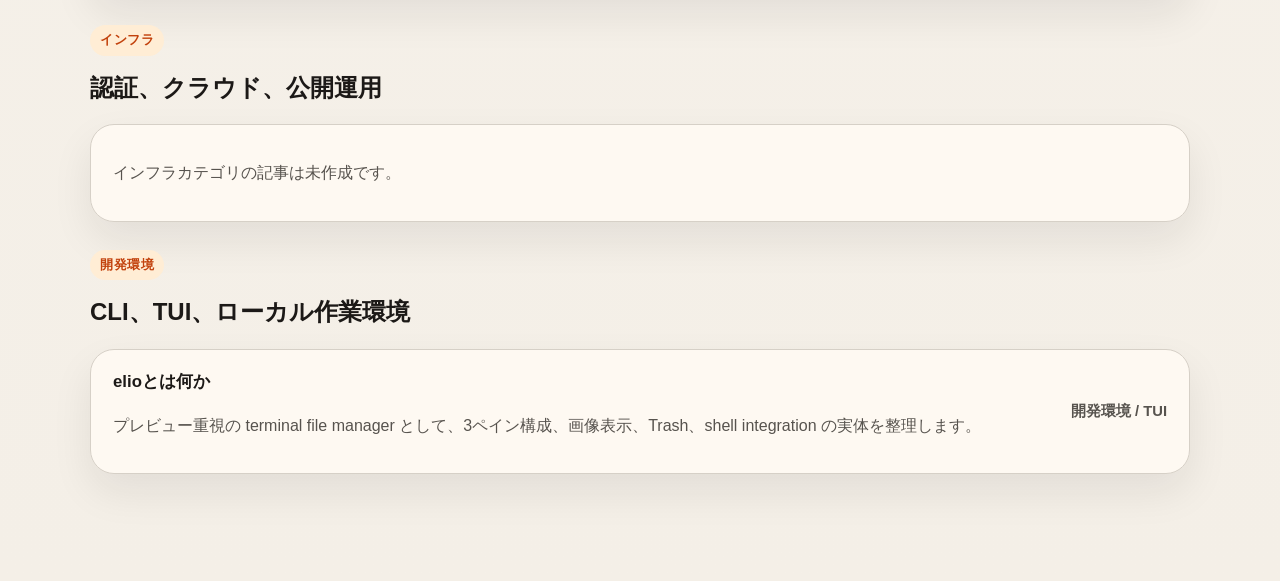
==== commit 8082710c: "docs: add NVIDIA LLM Router v3 article" ====
--- a/index.html
+++ b/index.html
@@ -71,6 +71,21 @@
           </p>
         </div>
         <div class="article-list">
+          <a class="article-card" href="articles/nvidia-llm-router-v3.html">
+            <p class="card-meta-row">
+              <time class="article-date" datetime="2026-06-23"
+                >2026年6月23日</time
+              >
+              <span class="eyebrow">AI / ルーティング</span>
+            </p>
+            <h3>NVIDIA LLM Router v3について</h3>
+            <p>
+              GitHub の v3 ブランチで公開されている、prefill ベースの
+              complexity routing と cost-quality 最適化の考え方を整理します。
+            </p>
+            <span class="meta">prefill routing · v3 branch</span>
+          </a>
+
           <a class="article-card" href="articles/sakana-fugu.html">
             <p class="card-meta-row">
               <time class="article-date" datetime="2026-06-23"
@@ -199,6 +214,17 @@
           <h2 id="ai-heading">モデル、ツール、運用</h2>
         </div>
         <div class="article-row-list">
+          <a class="article-row" href="articles/nvidia-llm-router-v3.html">
+            <div class="article-row-main">
+              <span class="article-row-title">NVIDIA LLM Router v3について</span>
+              <p class="article-row-desc">
+                GitHub の v3 ブランチにある prefill complexity routing の仕組みと、
+                v1 / v2 との違いを整理します。
+              </p>
+            </div>
+            <span class="article-row-meta">AI / ルーティング</span>
+          </a>
+
           <a class="article-row" href="articles/sakana-fugu.html">
             <div class="article-row-main">
               <span class="article-row-title">Sakana Fuguとは何か</span>
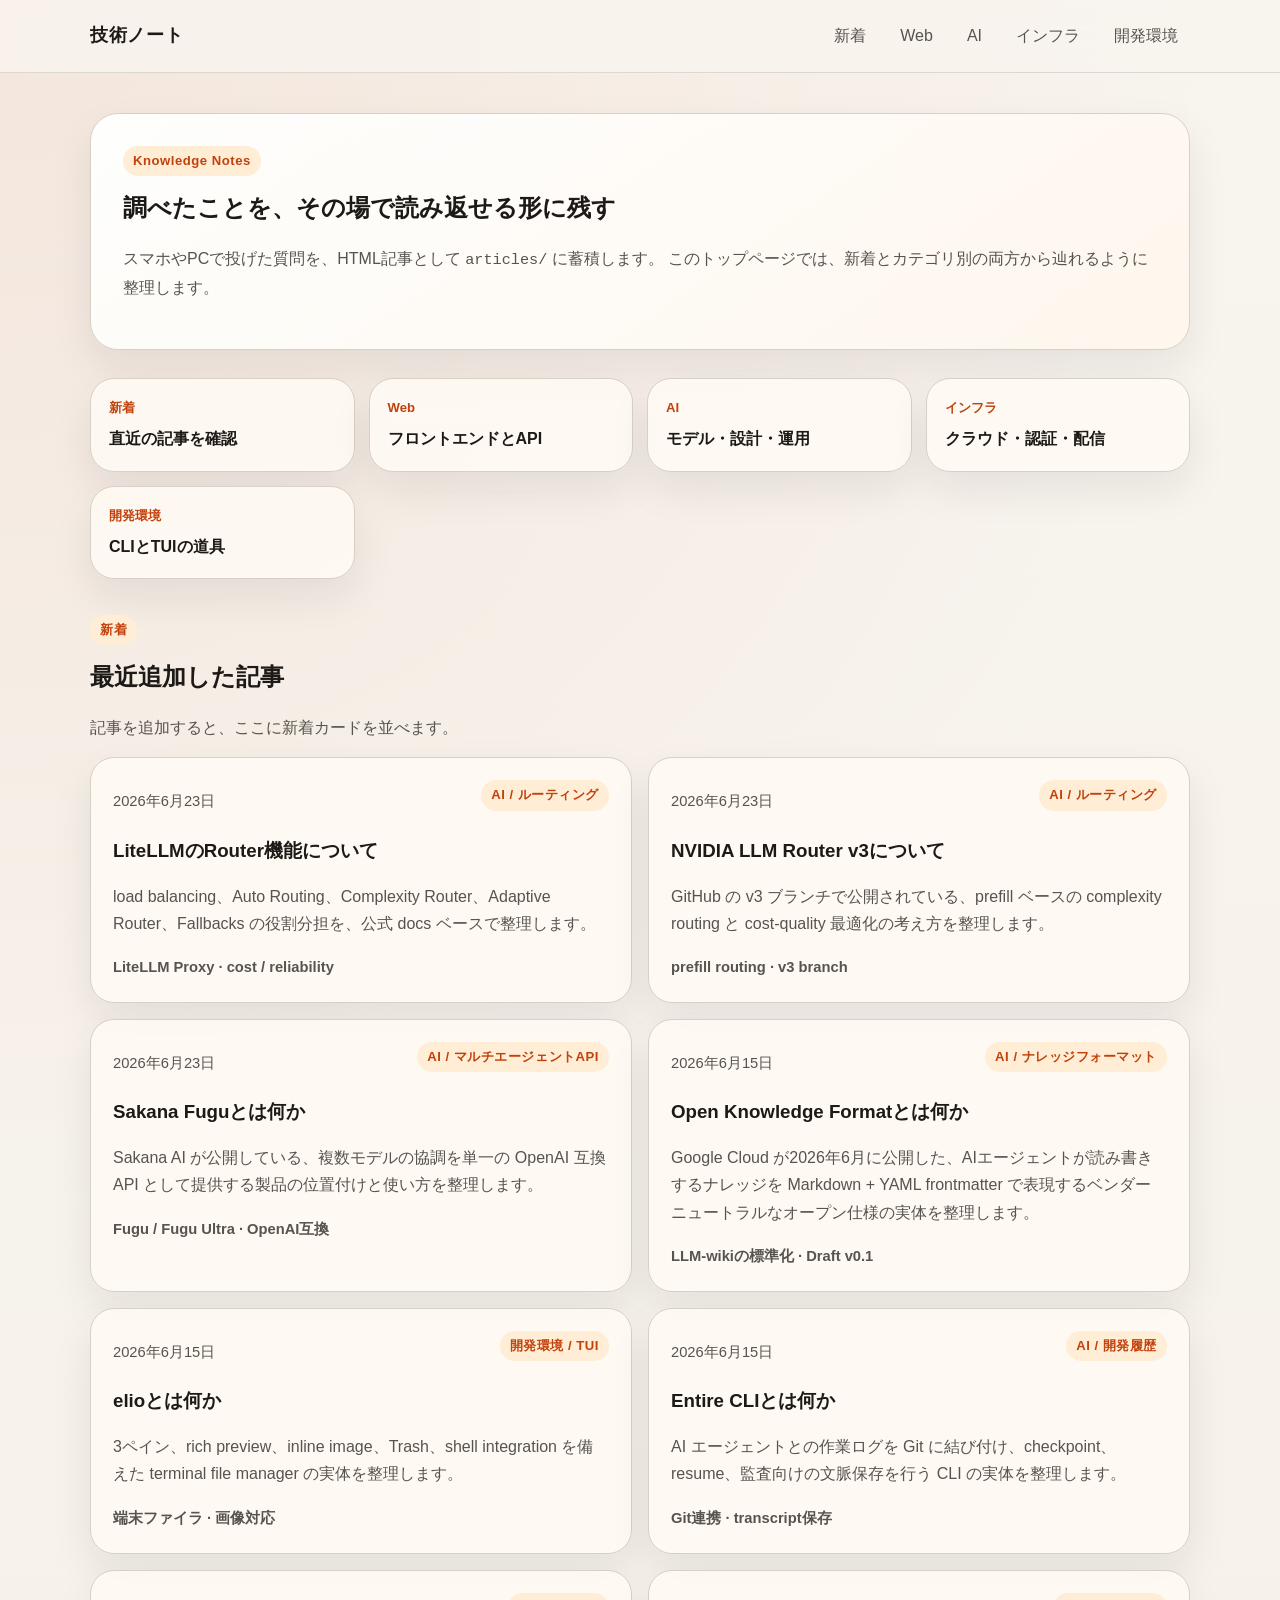
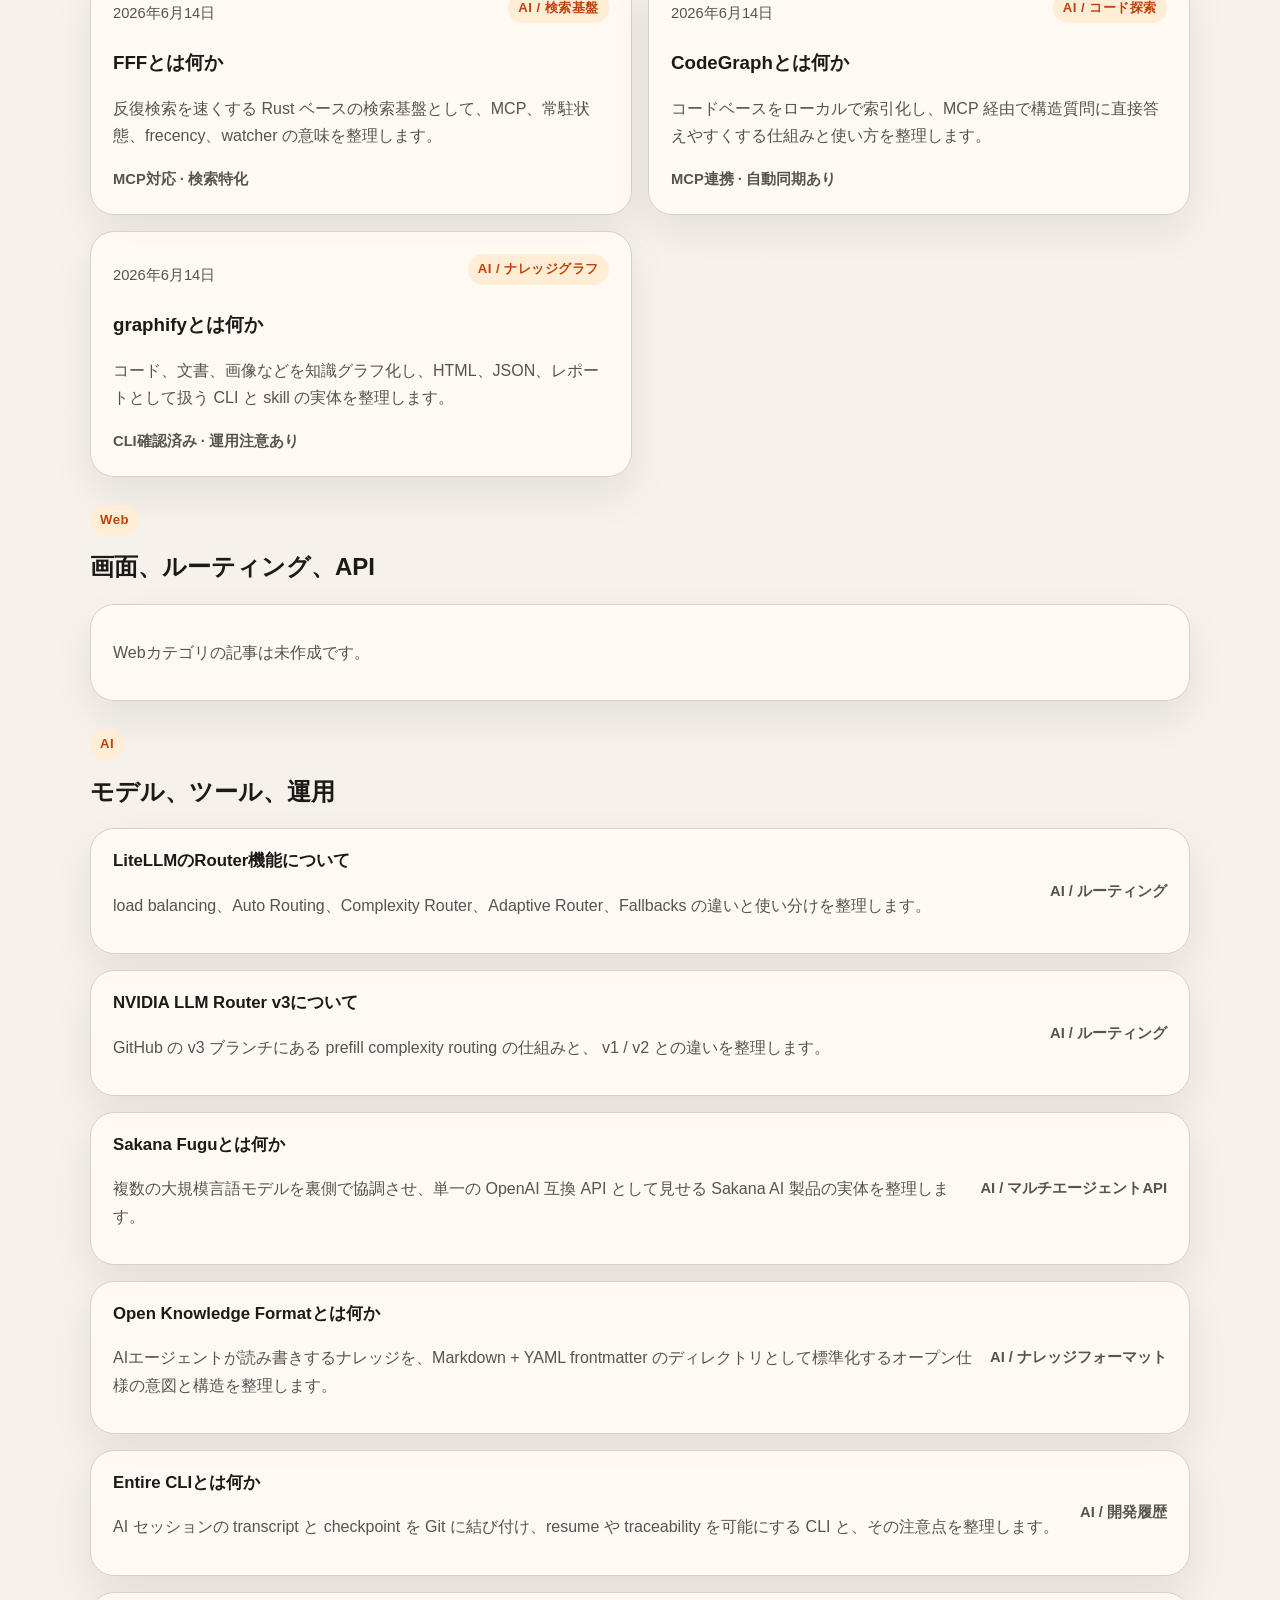
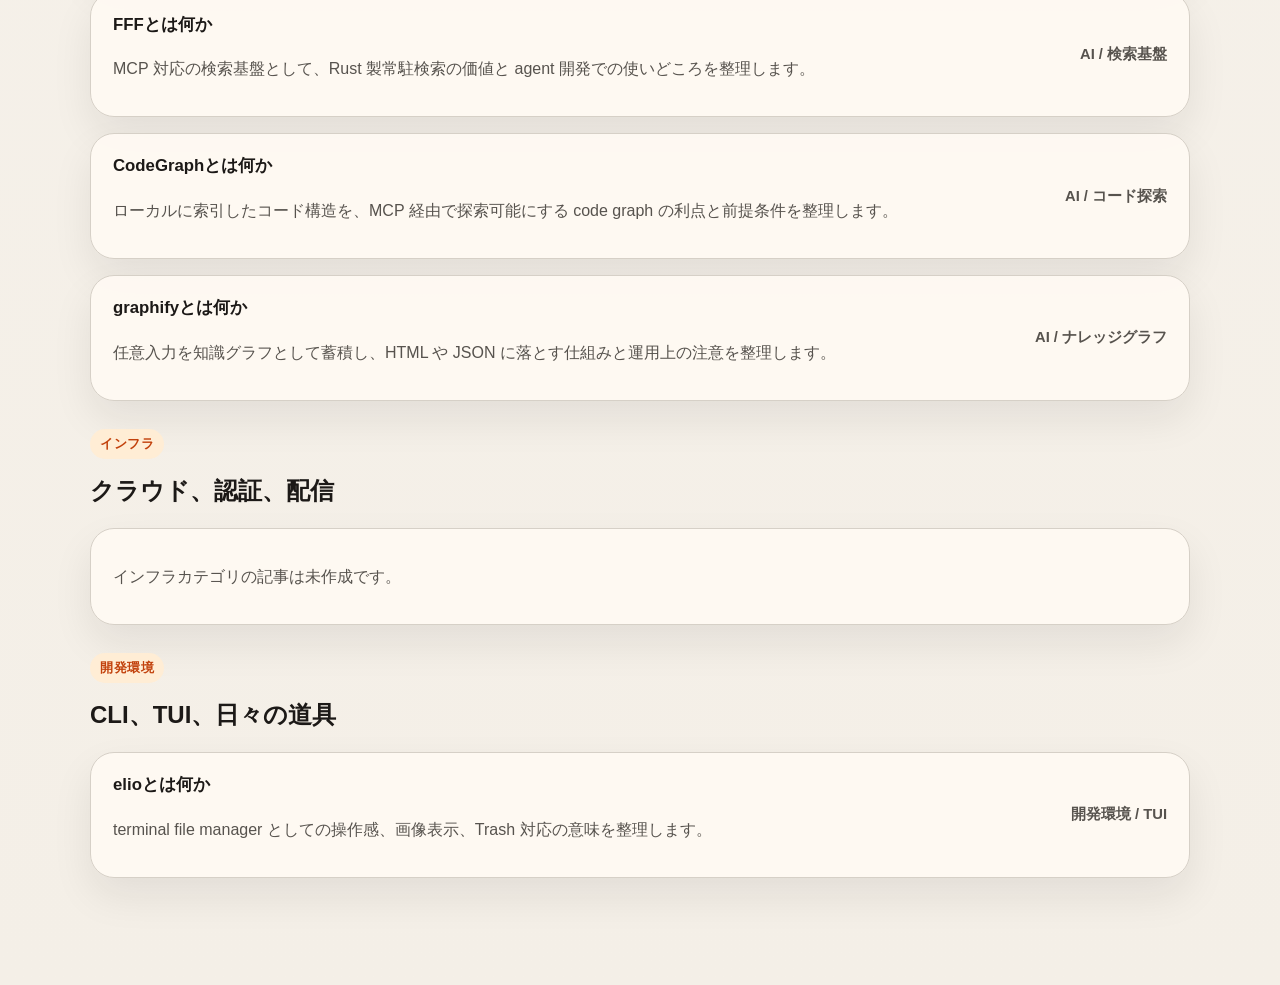
==== commit 63d3784c: "docs: add LiteLLM router article" ====
--- a/index.html
+++ b/index.html
@@ -71,6 +71,21 @@
           </p>
         </div>
         <div class="article-list">
+          <a class="article-card" href="articles/litellm-router.html">
+            <p class="card-meta-row">
+              <time class="article-date" datetime="2026-06-23"
+                >2026年6月23日</time
+              >
+              <span class="eyebrow">AI / ルーティング</span>
+            </p>
+            <h3>LiteLLMのRouter機能について</h3>
+            <p>
+              load balancing、Auto Routing、Complexity Router、Adaptive
+              Router、Fallbacks の役割分担を、公式 docs ベースで整理します。
+            </p>
+            <span class="meta">LiteLLM Proxy · cost / reliability</span>
+          </a>
+
           <a class="article-card" href="articles/nvidia-llm-router-v3.html">
             <p class="card-meta-row">
               <time class="article-date" datetime="2026-06-23"
@@ -214,6 +229,17 @@
           <h2 id="ai-heading">モデル、ツール、運用</h2>
         </div>
         <div class="article-row-list">
+          <a class="article-row" href="articles/litellm-router.html">
+            <div class="article-row-main">
+              <span class="article-row-title">LiteLLMのRouter機能について</span>
+              <p class="article-row-desc">
+                load balancing、Auto Routing、Complexity Router、Adaptive
+                Router、Fallbacks の違いと使い分けを整理します。
+              </p>
+            </div>
+            <span class="article-row-meta">AI / ルーティング</span>
+          </a>
+
           <a class="article-row" href="articles/nvidia-llm-router-v3.html">
             <div class="article-row-main">
               <span class="article-row-title">NVIDIA LLM Router v3について</span>
@@ -266,8 +292,8 @@
             <div class="article-row-main">
               <span class="article-row-title">FFFとは何か</span>
               <p class="article-row-desc">
-                AI エージェント向けの file search / grep を、毎回の process
-                起動なしで速く回すための検索基盤として整理します。
+                MCP 対応の検索基盤として、Rust 製常駐検索の価値と
+                agent 開発での使いどころを整理します。
               </p>
             </div>
             <span class="article-row-meta">AI / 検索基盤</span>
@@ -277,8 +303,8 @@
             <div class="article-row-main">
               <span class="article-row-title">CodeGraphとは何か</span>
               <p class="article-row-desc">
-                コード探索で grep と file read を減らすための、ローカル索引、MCP
-                ツール、auto-sync の仕組みを整理します。
+                ローカルに索引したコード構造を、MCP 経由で探索可能にする
+                code graph の利点と前提条件を整理します。
               </p>
             </div>
             <span class="article-row-meta">AI / コード探索</span>
@@ -288,7 +314,8 @@
             <div class="article-row-main">
               <span class="article-row-title">graphifyとは何か</span>
               <p class="article-row-desc">
-                どんな入力を扱い、何を出力し、どのコマンドを起点に使うとよいかを、ローカル環境の実体ベースで整理します。
+                任意入力を知識グラフとして蓄積し、HTML や JSON
+                に落とす仕組みと運用上の注意を整理します。
               </p>
             </div>
             <span class="article-row-meta">AI / ナレッジグラフ</span>
@@ -296,37 +323,28 @@
         </div>
       </section>
 
-      <section
-        class="domain-section"
-        id="infra"
-        aria-labelledby="infra-heading"
-      >
+      <section class="domain-section" id="infra" aria-labelledby="infra-heading">
         <div class="domain-heading">
           <p class="eyebrow">インフラ</p>
-          <h2 id="infra-heading">認証、クラウド、公開運用</h2>
+          <h2 id="infra-heading">クラウド、認証、配信</h2>
         </div>
         <div class="empty-state">
           <p>インフラカテゴリの記事は未作成です。</p>
         </div>
       </section>
 
-      <section
-        class="domain-section"
-        id="devtools"
-        aria-labelledby="devtools-heading"
-      >
+      <section class="domain-section" id="devtools" aria-labelledby="devtools-heading">
         <div class="domain-heading">
           <p class="eyebrow">開発環境</p>
-          <h2 id="devtools-heading">CLI、TUI、ローカル作業環境</h2>
+          <h2 id="devtools-heading">CLI、TUI、日々の道具</h2>
         </div>
         <div class="article-row-list">
           <a class="article-row" href="articles/elio.html">
             <div class="article-row-main">
               <span class="article-row-title">elioとは何か</span>
               <p class="article-row-desc">
-                プレビュー重視の terminal file manager
-                として、3ペイン構成、画像表示、Trash、shell integration
-                の実体を整理します。
+                terminal file manager としての操作感、画像表示、Trash
+                対応の意味を整理します。
               </p>
             </div>
             <span class="article-row-meta">開発環境 / TUI</span>
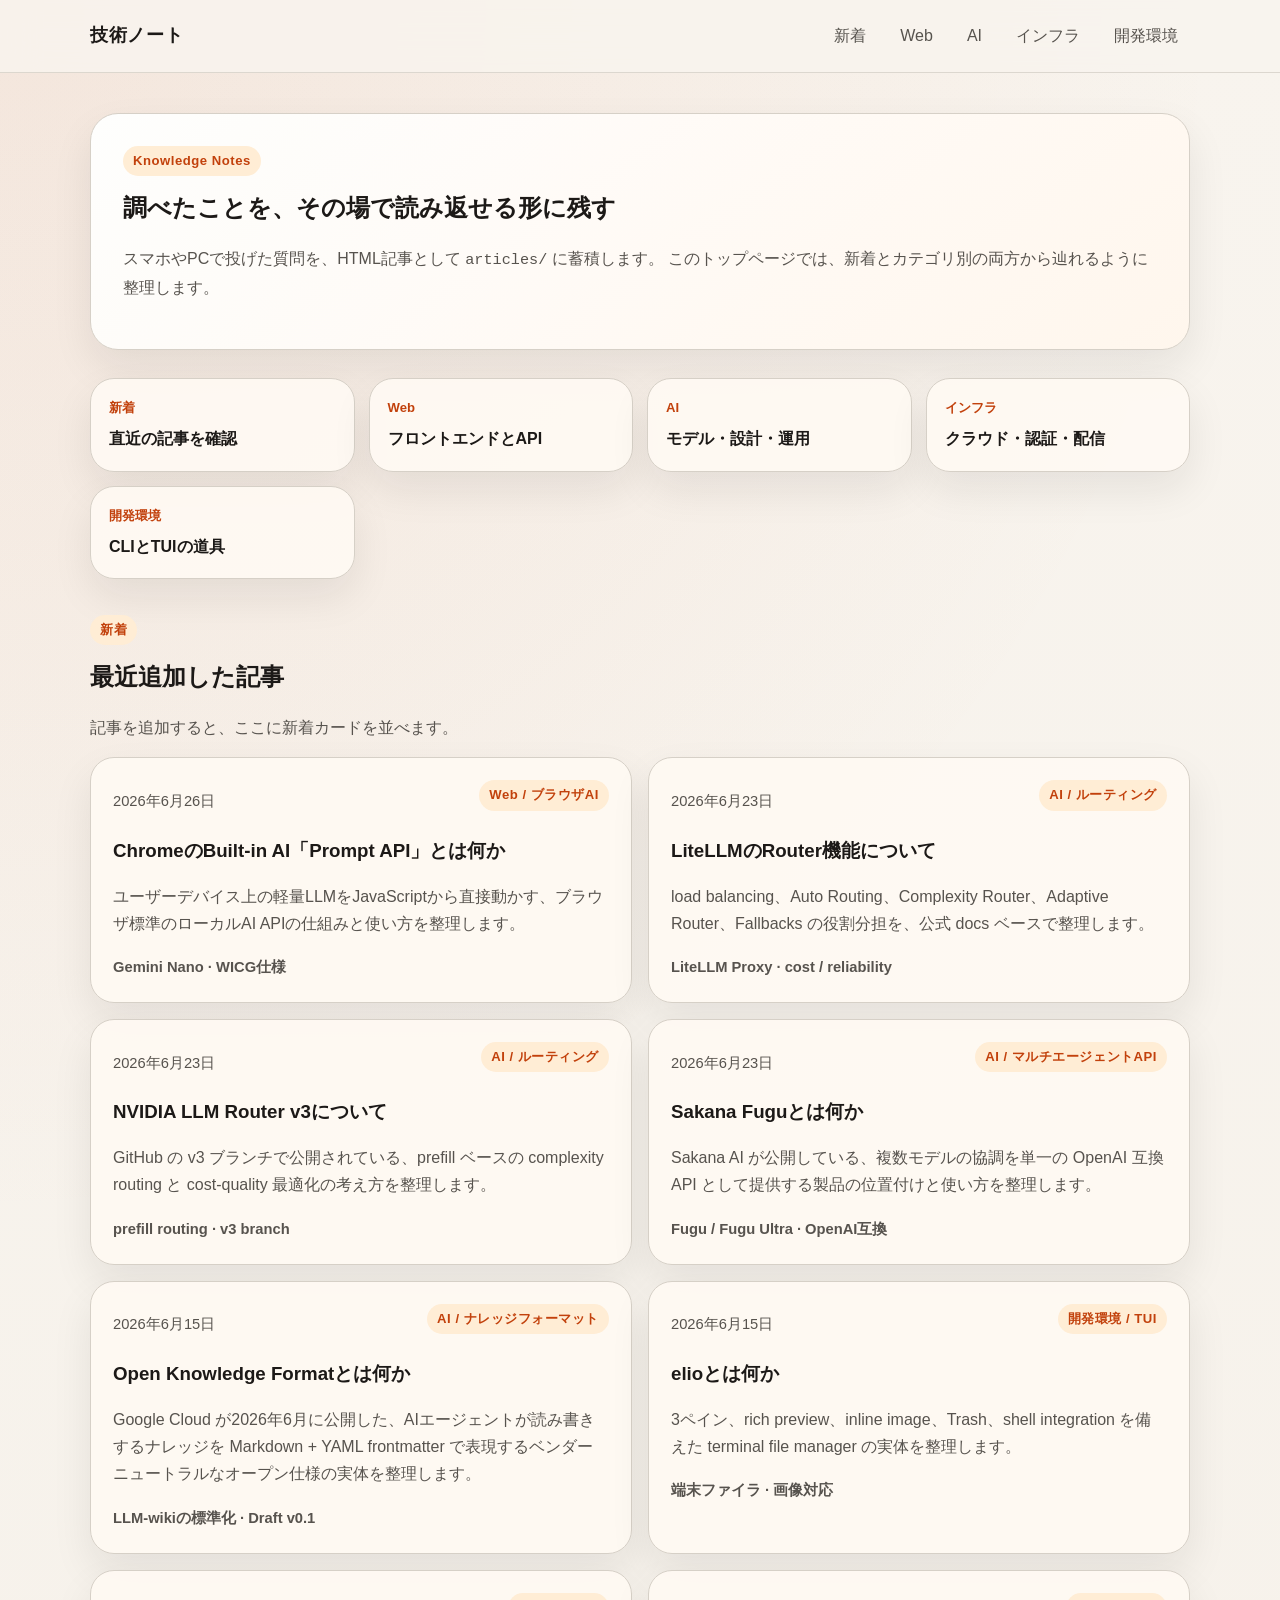
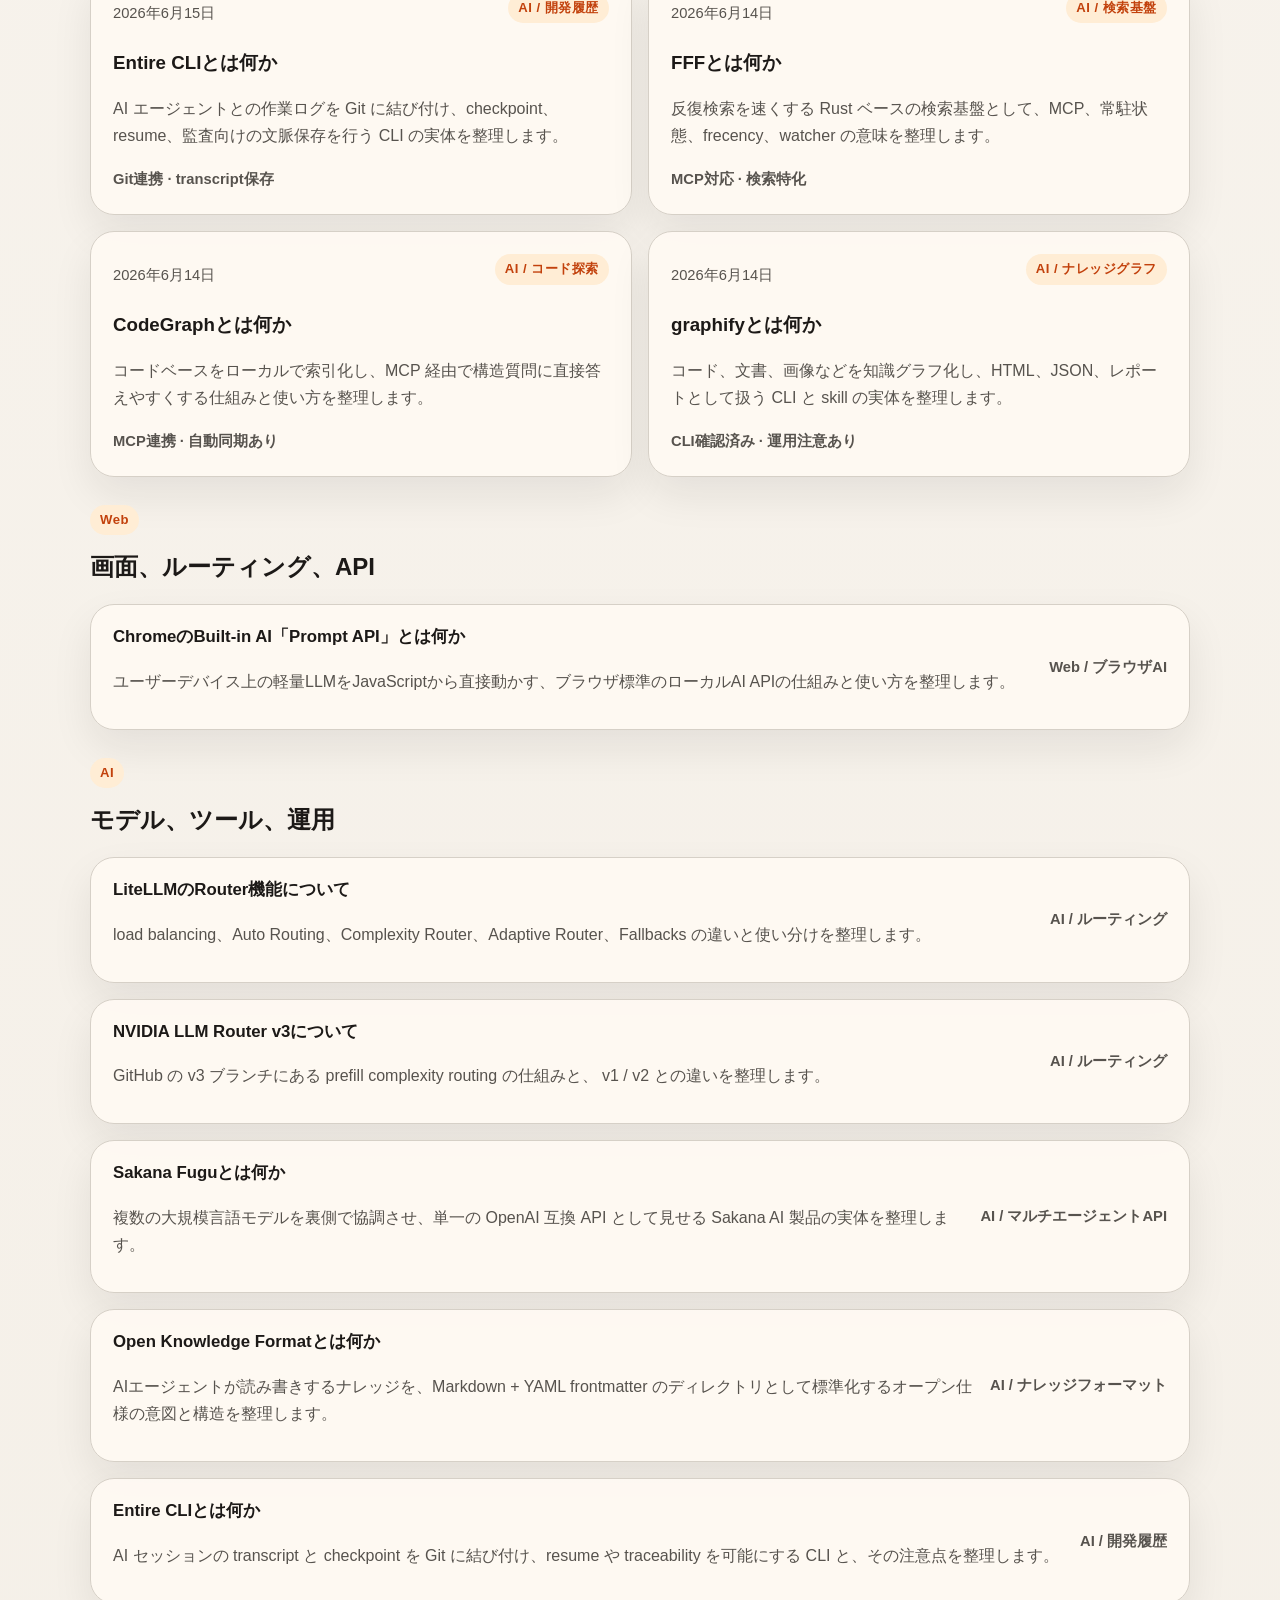
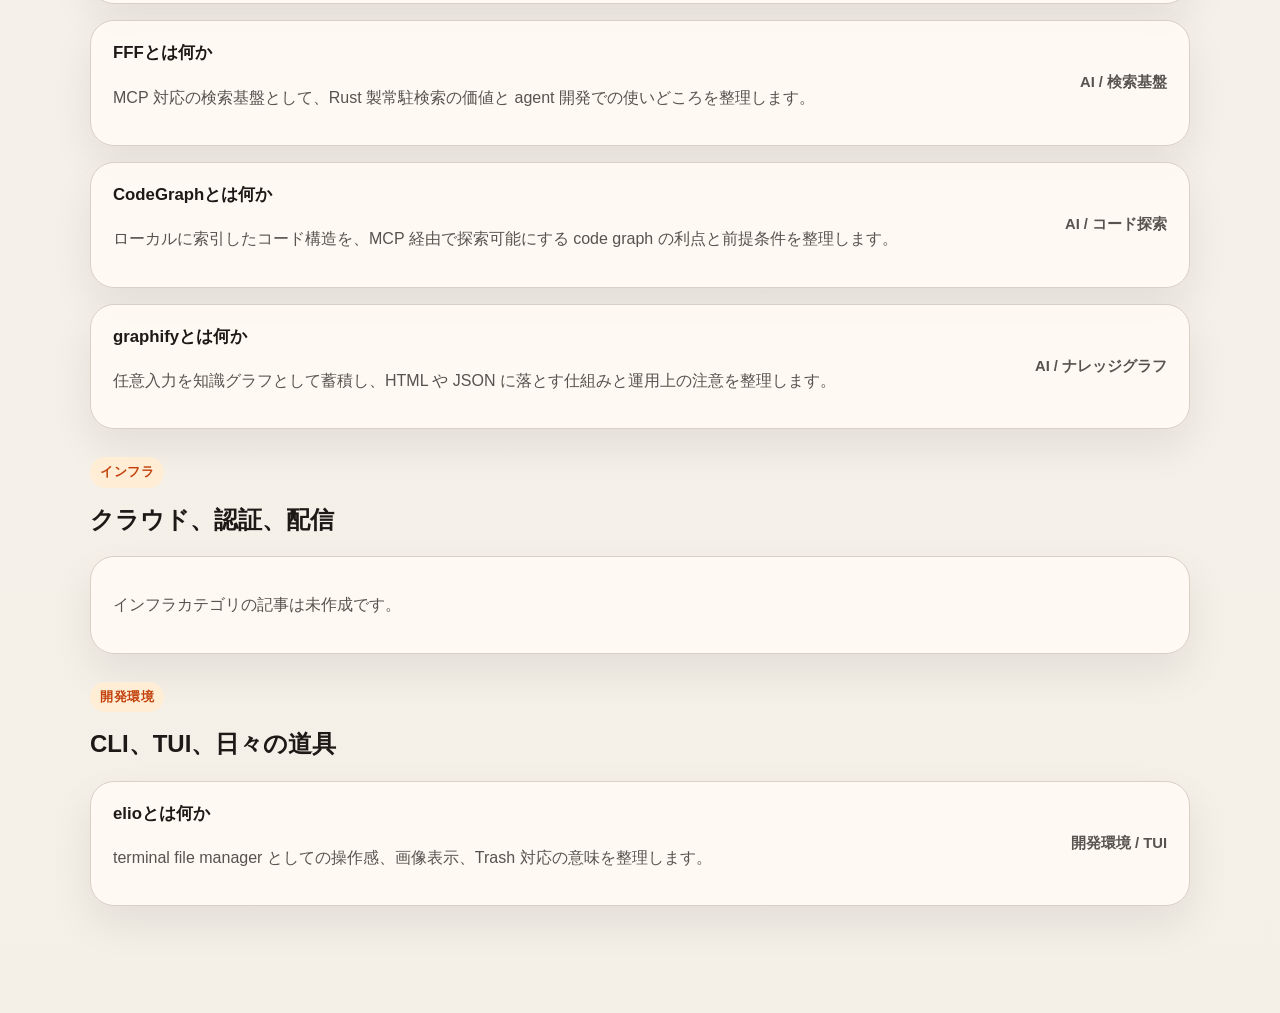
==== commit c98884ad: "feat: Add article about Chrome Prompt API" ====
--- a/index.html
+++ b/index.html
@@ -71,6 +71,20 @@
           </p>
         </div>
         <div class="article-list">
+          <a class="article-card" href="articles/prompt-api.html">
+            <p class="card-meta-row">
+              <time class="article-date" datetime="2026-06-26"
+                >2026年6月26日</time
+              >
+              <span class="eyebrow">Web / ブラウザAI</span>
+            </p>
+            <h3>ChromeのBuilt-in AI「Prompt API」とは何か</h3>
+            <p>
+              ユーザーデバイス上の軽量LLMをJavaScriptから直接動かす、ブラウザ標準のローカルAI APIの仕組みと使い方を整理します。
+            </p>
+            <span class="meta">Gemini Nano · WICG仕様</span>
+          </a>
+
           <a class="article-card" href="articles/litellm-router.html">
             <p class="card-meta-row">
               <time class="article-date" datetime="2026-06-23"
@@ -218,8 +232,16 @@
           <p class="eyebrow">Web</p>
           <h2 id="web-heading">画面、ルーティング、API</h2>
         </div>
-        <div class="empty-state">
-          <p>Webカテゴリの記事は未作成です。</p>
+        <div class="article-row-list">
+          <a class="article-row" href="articles/prompt-api.html">
+            <div class="article-row-main">
+              <span class="article-row-title">ChromeのBuilt-in AI「Prompt API」とは何か</span>
+              <p class="article-row-desc">
+                ユーザーデバイス上の軽量LLMをJavaScriptから直接動かす、ブラウザ標準のローカルAI APIの仕組みと使い方を整理します。
+              </p>
+            </div>
+            <span class="article-row-meta">Web / ブラウザAI</span>
+          </a>
         </div>
       </section>
 
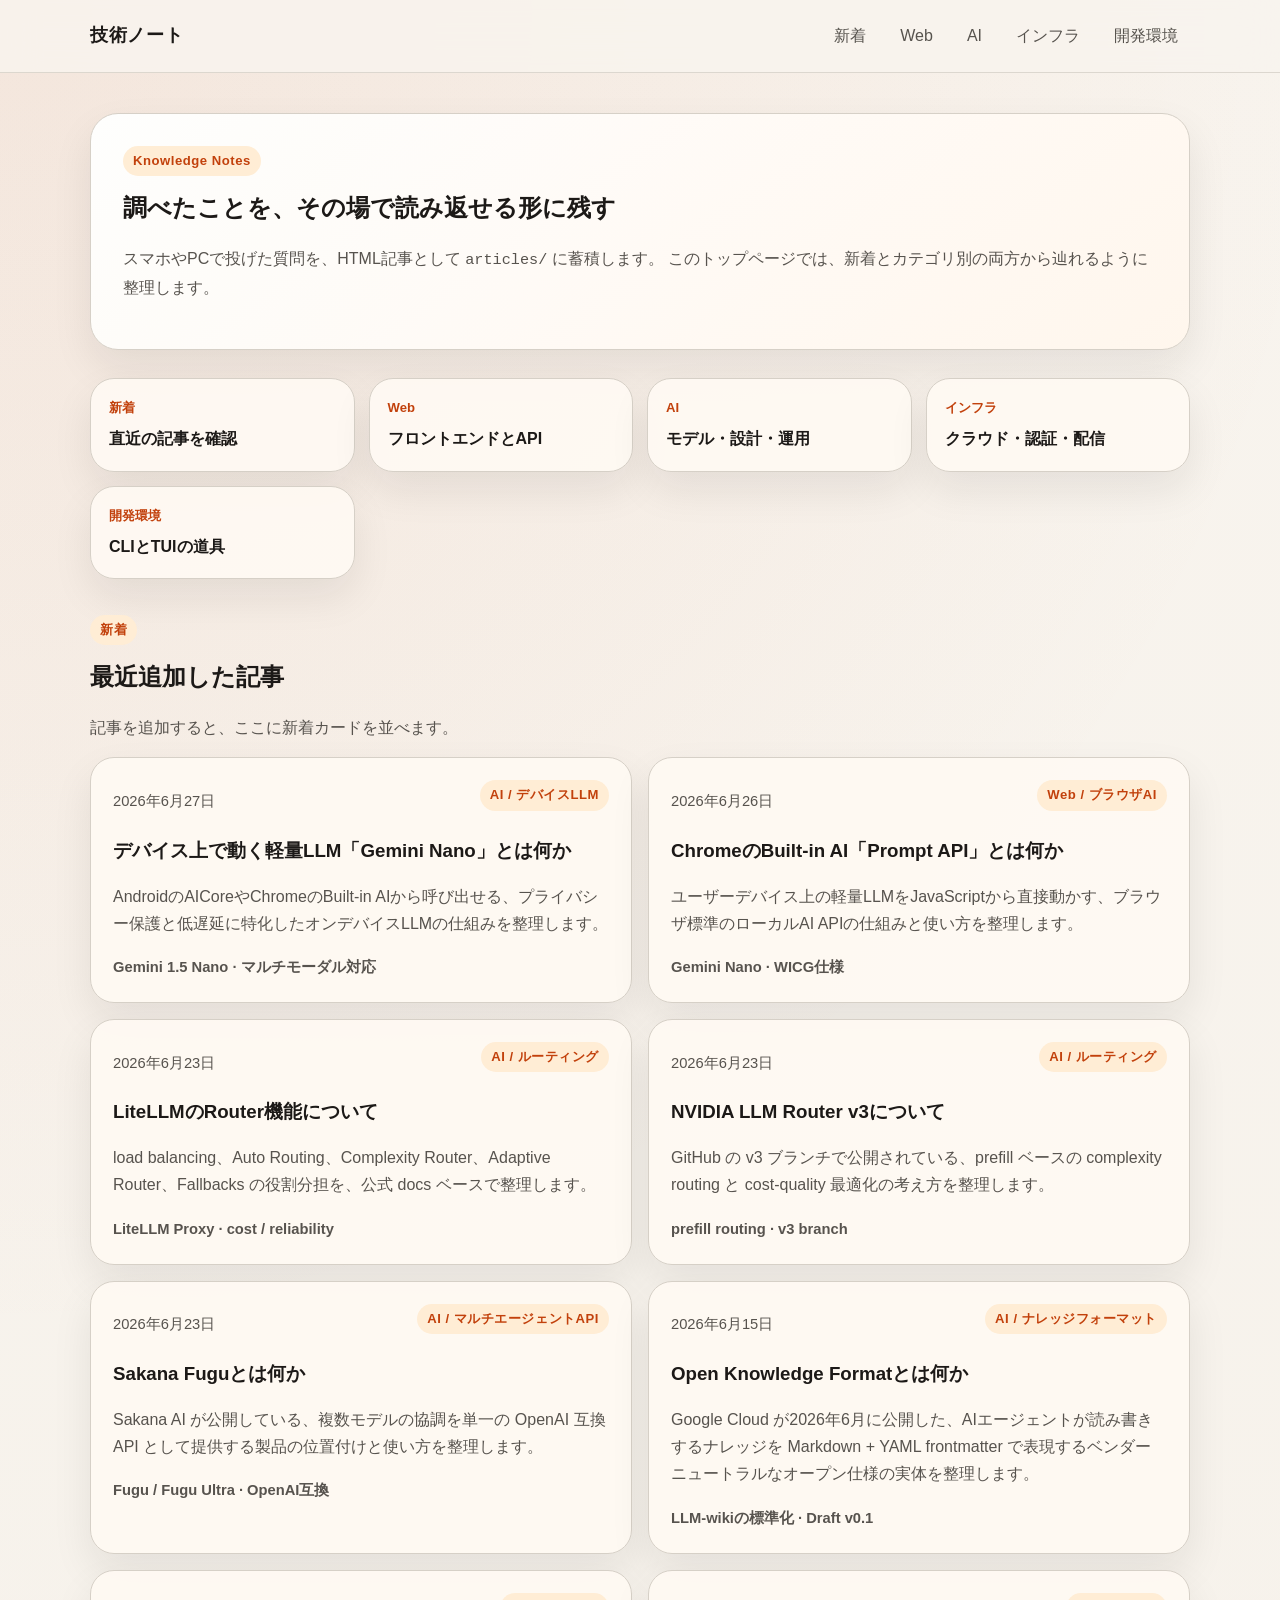
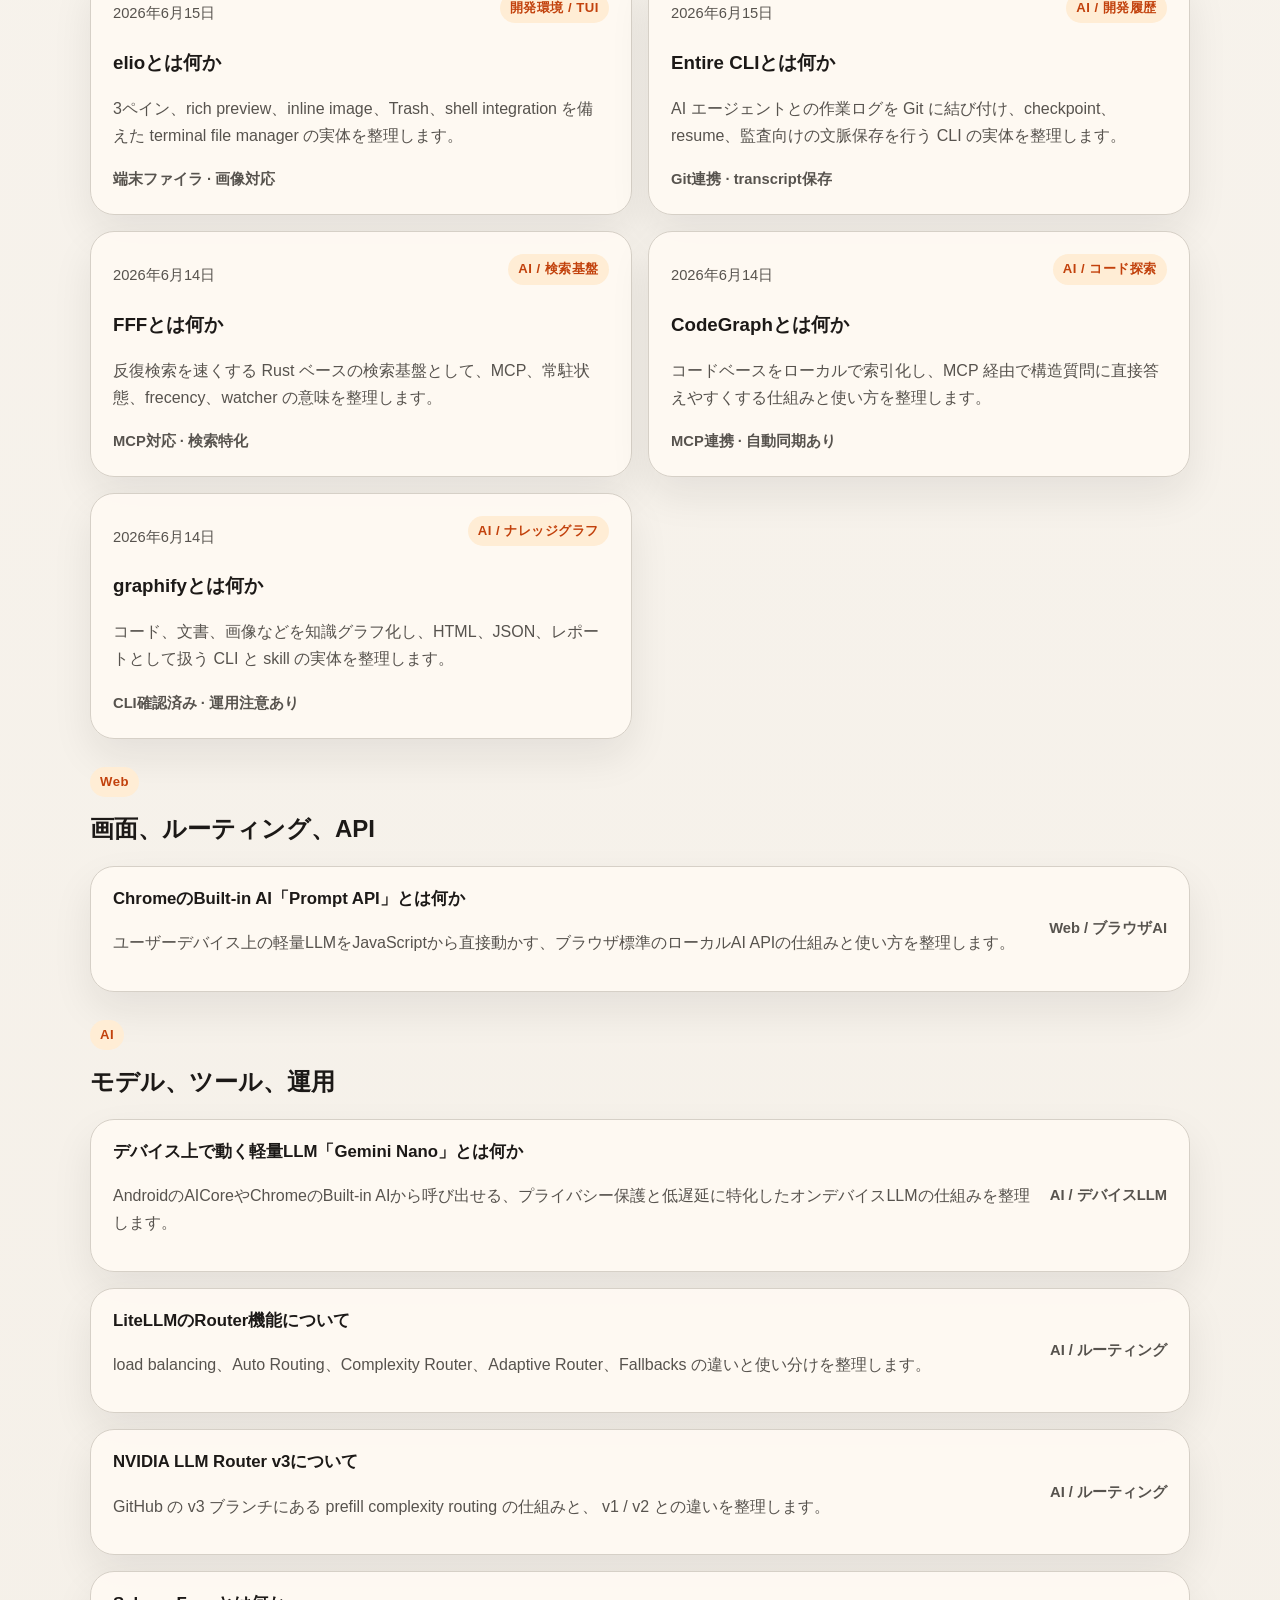
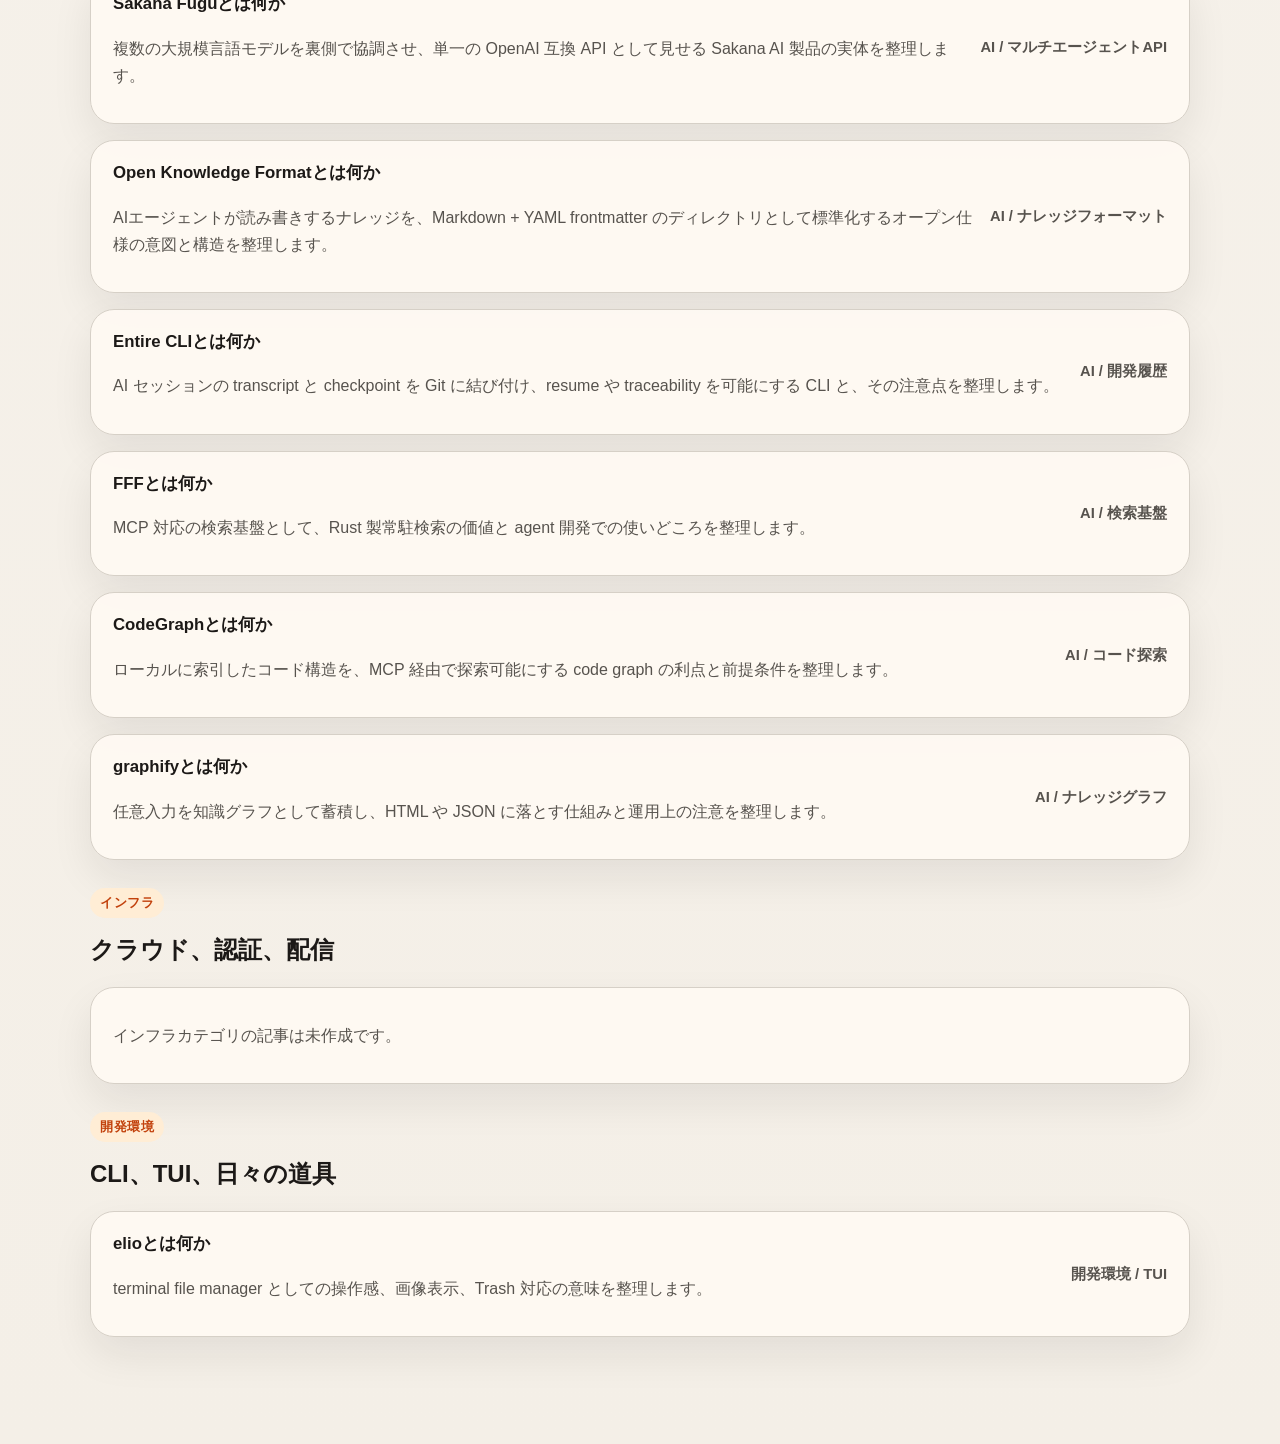
==== commit 05359b46: "docs: add Gemini Nano article and update index.html" ====
--- a/index.html
+++ b/index.html
@@ -71,6 +71,20 @@
           </p>
         </div>
         <div class="article-list">
+          <a class="article-card" href="articles/gemini-nano.html">
+            <p class="card-meta-row">
+              <time class="article-date" datetime="2026-06-27"
+                >2026年6月27日</time
+              >
+              <span class="eyebrow">AI / デバイスLLM</span>
+            </p>
+            <h3>デバイス上で動く軽量LLM「Gemini Nano」とは何か</h3>
+            <p>
+              AndroidのAICoreやChromeのBuilt-in AIから呼び出せる、プライバシー保護と低遅延に特化したオンデバイスLLMの仕組みを整理します。
+            </p>
+            <span class="meta">Gemini 1.5 Nano · マルチモーダル対応</span>
+          </a>
+
           <a class="article-card" href="articles/prompt-api.html">
             <p class="card-meta-row">
               <time class="article-date" datetime="2026-06-26"
@@ -251,6 +265,16 @@
           <h2 id="ai-heading">モデル、ツール、運用</h2>
         </div>
         <div class="article-row-list">
+          <a class="article-row" href="articles/gemini-nano.html">
+            <div class="article-row-main">
+              <span class="article-row-title">デバイス上で動く軽量LLM「Gemini Nano」とは何か</span>
+              <p class="article-row-desc">
+                AndroidのAICoreやChromeのBuilt-in AIから呼び出せる、プライバシー保護と低遅延に特化したオンデバイスLLMの仕組みを整理します。
+              </p>
+            </div>
+            <span class="article-row-meta">AI / デバイスLLM</span>
+          </a>
+
           <a class="article-row" href="articles/litellm-router.html">
             <div class="article-row-main">
               <span class="article-row-title">LiteLLMのRouter機能について</span>
